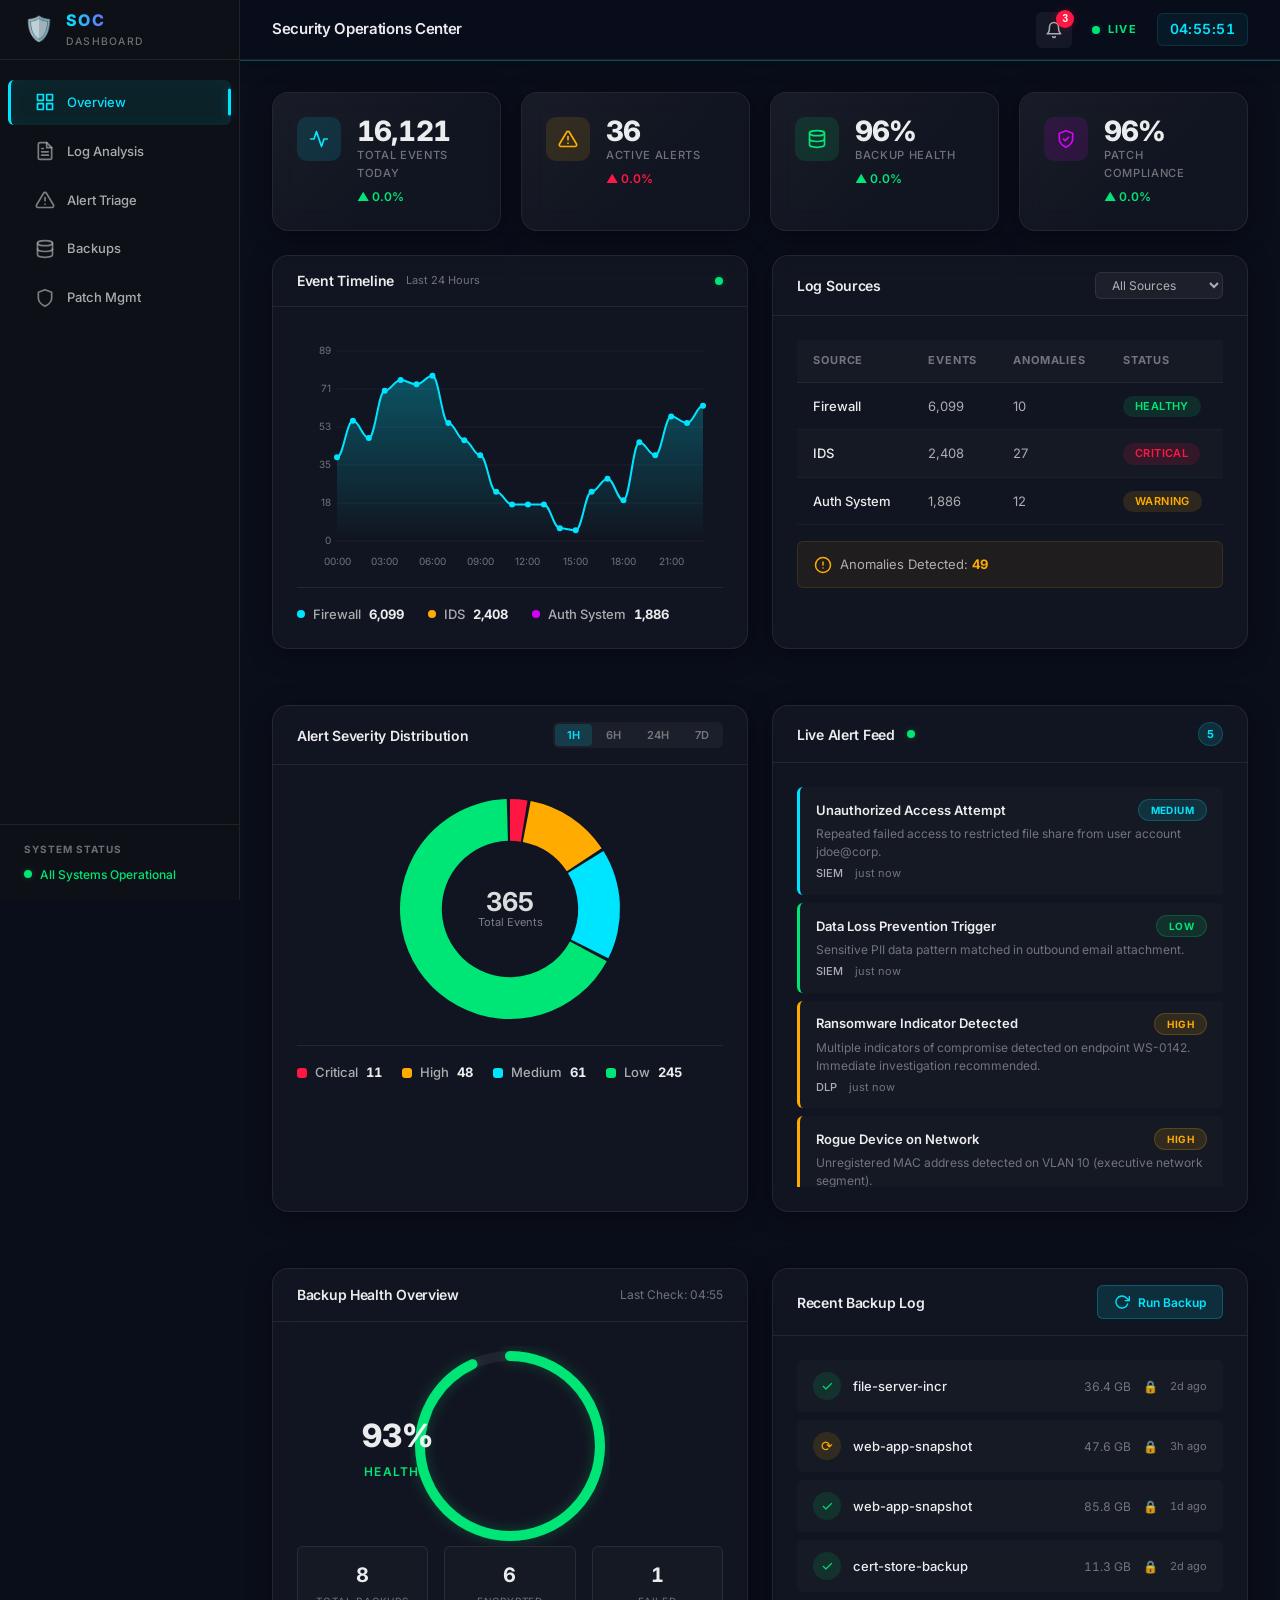
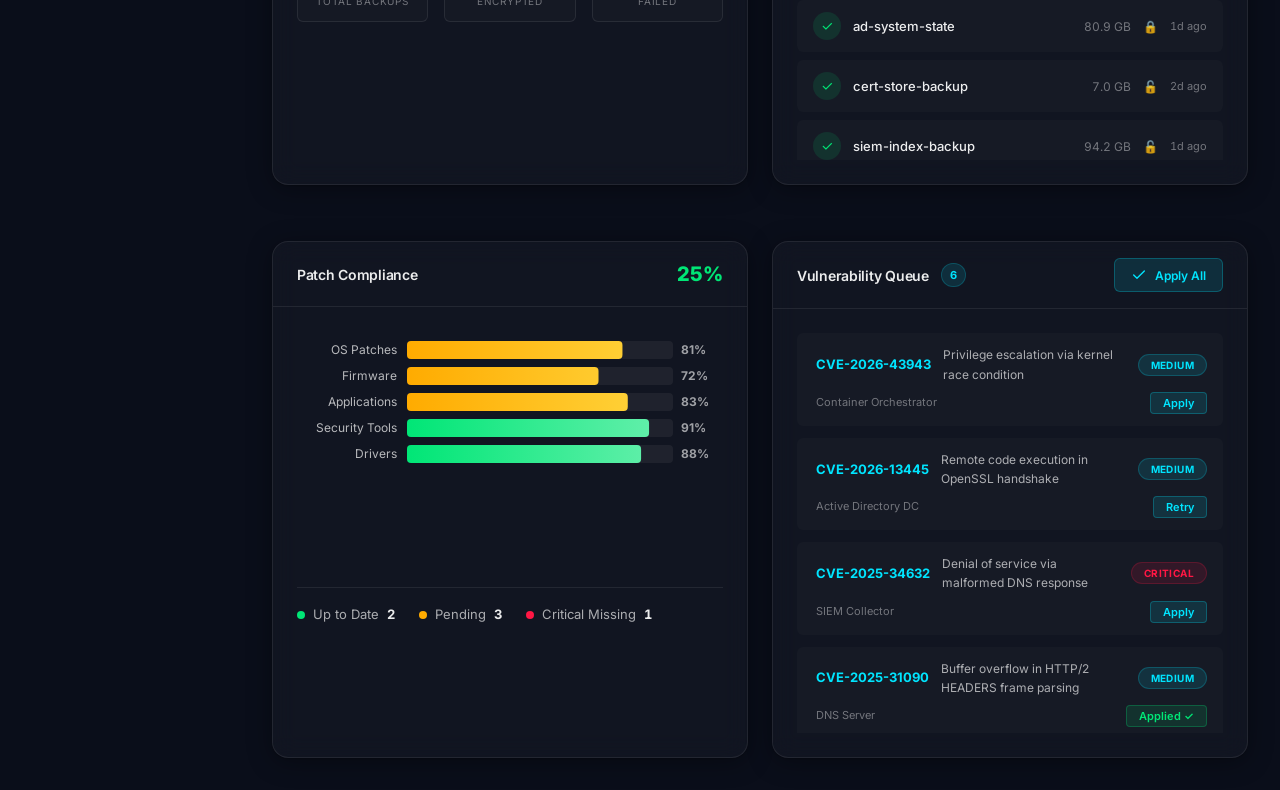
==== index.html @ 34f4bffd "Add files via upload" ====
<!DOCTYPE html>
<html lang="en">
<head>
  <meta charset="UTF-8">
  <meta name="viewport" content="width=device-width, initial-scale=1.0">
  <title>SOC Dashboard | Security Operations Center</title>
  <meta name="description" content="Real-time security operations monitoring dashboard for log analysis, alert triage, backup verification, and patch management.">
  <link rel="preconnect" href="https://fonts.googleapis.com">
  <link rel="preconnect" href="https://fonts.gstatic.com" crossorigin>
  <link href="https://fonts.googleapis.com/css2?family=Inter:wght@300;400;500;600;700&display=swap" rel="stylesheet">
  <link rel="stylesheet" href="index.css">
</head>
<body>

  <!-- Sidebar Navigation -->
  <nav class="sidebar" id="sidebar">
    <div class="sidebar-logo">
      <span class="logo-icon">🛡️</span>
      <div class="logo-text">
        <span class="logo-title">SOC</span>
        <span class="logo-subtitle">Dashboard</span>
      </div>
    </div>

    <ul class="nav-list">
      <li class="nav-item active" data-section="overviewSection">
        <svg width="20" height="20" viewBox="0 0 24 24" fill="none" stroke="currentColor" stroke-width="2" stroke-linecap="round" stroke-linejoin="round">
          <rect x="3" y="3" width="7" height="7"></rect>
          <rect x="14" y="3" width="7" height="7"></rect>
          <rect x="3" y="14" width="7" height="7"></rect>
          <rect x="14" y="14" width="7" height="7"></rect>
        </svg>
        <span>Overview</span>
      </li>
      <li class="nav-item" data-section="logSection">
        <svg width="20" height="20" viewBox="0 0 24 24" fill="none" stroke="currentColor" stroke-width="2" stroke-linecap="round" stroke-linejoin="round">
          <path d="M14 2H6a2 2 0 0 0-2 2v16a2 2 0 0 0 2 2h12a2 2 0 0 0 2-2V8z"></path>
          <polyline points="14 2 14 8 20 8"></polyline>
          <line x1="16" y1="13" x2="8" y2="13"></line>
          <line x1="16" y1="17" x2="8" y2="17"></line>
          <polyline points="10 9 9 9 8 9"></polyline>
        </svg>
        <span>Log Analysis</span>
      </li>
      <li class="nav-item" data-section="alertSection">
        <svg width="20" height="20" viewBox="0 0 24 24" fill="none" stroke="currentColor" stroke-width="2" stroke-linecap="round" stroke-linejoin="round">
          <path d="M10.29 3.86L1.82 18a2 2 0 0 0 1.71 3h16.94a2 2 0 0 0 1.71-3L13.71 3.86a2 2 0 0 0-3.42 0z"></path>
          <line x1="12" y1="9" x2="12" y2="13"></line>
          <line x1="12" y1="17" x2="12.01" y2="17"></line>
        </svg>
        <span>Alert Triage</span>
      </li>
      <li class="nav-item" data-section="backupSection">
        <svg width="20" height="20" viewBox="0 0 24 24" fill="none" stroke="currentColor" stroke-width="2" stroke-linecap="round" stroke-linejoin="round">
          <ellipse cx="12" cy="5" rx="9" ry="3"></ellipse>
          <path d="M21 12c0 1.66-4 3-9 3s-9-1.34-9-3"></path>
          <path d="M3 5v14c0 1.66 4 3 9 3s9-1.34 9-3V5"></path>
        </svg>
        <span>Backups</span>
      </li>
      <li class="nav-item" data-section="patchSection">
        <svg width="20" height="20" viewBox="0 0 24 24" fill="none" stroke="currentColor" stroke-width="2" stroke-linecap="round" stroke-linejoin="round">
          <path d="M12 22s8-4 8-10V5l-8-3-8 3v7c0 6 8 10 8 10z"></path>
        </svg>
        <span>Patch Mgmt</span>
      </li>
    </ul>

    <div class="sidebar-footer">
      <span class="system-status-label">System Status</span>
      <div class="system-status">
        <span class="live-dot green"></span>
        <span>All Systems Operational</span>
      </div>
    </div>
  </nav>

  <!-- Main Content Area -->
  <main class="main-content">

    <!-- Header Bar -->
    <header class="header">
      <div class="header-left">
        <button class="menu-toggle" id="menuToggle" aria-label="Toggle sidebar menu">
          <svg width="20" height="20" viewBox="0 0 24 24" fill="none" stroke="currentColor" stroke-width="2" stroke-linecap="round" stroke-linejoin="round">
            <line x1="3" y1="6" x2="21" y2="6"></line>
            <line x1="3" y1="12" x2="21" y2="12"></line>
            <line x1="3" y1="18" x2="21" y2="18"></line>
          </svg>
        </button>
        <h1 class="page-title">Security Operations Center</h1>
      </div>
      <div class="header-right">
        <button class="notification-btn" id="notificationBtn" aria-label="Notifications">
          <svg width="18" height="18" viewBox="0 0 24 24" fill="none" stroke="currentColor" stroke-width="2" stroke-linecap="round" stroke-linejoin="round">
            <path d="M18 8A6 6 0 0 0 6 8c0 7-3 9-3 9h18s-3-2-3-9"></path>
            <path d="M13.73 21a2 2 0 0 1-3.46 0"></path>
          </svg>
          <span class="notification-badge" id="notificationCount">3</span>
        </button>
        <div class="live-indicator">
          <span class="live-dot green pulse"></span>
          <span class="live-text">LIVE</span>
        </div>
        <div class="clock" id="liveClock">--:--:--</div>
      </div>
    </header>

    <!-- KPI Stats Row (Overview Section) -->
    <section class="kpi-grid" id="overviewSection">
      <div class="kpi-card" style="--delay: 0s">
        <div class="kpi-icon cyan">
          <svg width="20" height="20" viewBox="0 0 24 24" fill="none" stroke="currentColor" stroke-width="2" stroke-linecap="round" stroke-linejoin="round">
            <polyline points="22 12 18 12 15 21 9 3 6 12 2 12"></polyline>
          </svg>
        </div>
        <div class="kpi-info">
          <span class="kpi-value" id="kpiEvents">--</span>
          <span class="kpi-label">Total Events Today</span>
          <span class="kpi-trend" id="kpiEventsTrend"></span>
        </div>
      </div>
      <div class="kpi-card" style="--delay: 0.1s">
        <div class="kpi-icon amber">
          <svg width="20" height="20" viewBox="0 0 24 24" fill="none" stroke="currentColor" stroke-width="2" stroke-linecap="round" stroke-linejoin="round">
            <path d="M10.29 3.86L1.82 18a2 2 0 0 0 1.71 3h16.94a2 2 0 0 0 1.71-3L13.71 3.86a2 2 0 0 0-3.42 0z"></path>
            <line x1="12" y1="9" x2="12" y2="13"></line>
            <line x1="12" y1="17" x2="12.01" y2="17"></line>
          </svg>
        </div>
        <div class="kpi-info">
          <span class="kpi-value" id="kpiAlerts">--</span>
          <span class="kpi-label">Active Alerts</span>
          <span class="kpi-trend" id="kpiAlertsTrend"></span>
        </div>
      </div>
      <div class="kpi-card" style="--delay: 0.2s">
        <div class="kpi-icon green">
          <svg width="20" height="20" viewBox="0 0 24 24" fill="none" stroke="currentColor" stroke-width="2" stroke-linecap="round" stroke-linejoin="round">
            <ellipse cx="12" cy="5" rx="9" ry="3"></ellipse>
            <path d="M21 12c0 1.66-4 3-9 3s-9-1.34-9-3"></path>
            <path d="M3 5v14c0 1.66 4 3 9 3s9-1.34 9-3V5"></path>
          </svg>
        </div>
        <div class="kpi-info">
          <span class="kpi-value" id="kpiBackup">--</span>
          <span class="kpi-label">Backup Health</span>
          <span class="kpi-trend" id="kpiBackupTrend"></span>
        </div>
      </div>
      <div class="kpi-card" style="--delay: 0.3s">
        <div class="kpi-icon purple">
          <svg width="20" height="20" viewBox="0 0 24 24" fill="none" stroke="currentColor" stroke-width="2" stroke-linecap="round" stroke-linejoin="round">
            <path d="M12 22s8-4 8-10V5l-8-3-8 3v7c0 6 8 10 8 10z"></path>
            <polyline points="9 12 11 14 15 10"></polyline>
          </svg>
        </div>
        <div class="kpi-info">
          <span class="kpi-value" id="kpiPatch">--</span>
          <span class="kpi-label">Patch Compliance</span>
          <span class="kpi-trend" id="kpiPatchTrend"></span>
        </div>
      </div>
    </section>

    <!-- Log Analysis Section -->
    <section class="widgets-grid" id="logSection">
      <article class="widget" style="--delay: 0s">
        <div class="widget-header">
          <div class="widget-title-group">
            <h2 class="widget-title">Event Timeline</h2>
            <span class="widget-subtitle">Last 24 Hours</span>
          </div>
          <span class="live-dot green pulse"></span>
        </div>
        <div class="widget-body">
          <div class="chart-container">
            <canvas id="eventTimelineChart"></canvas>
          </div>
          <div class="log-sources">
            <div class="source-item">
              <span class="source-dot" style="background: var(--cyan)"></span>
              <span class="source-label">Firewall</span>
              <span class="source-count" id="firewallCount">--</span>
            </div>
            <div class="source-item">
              <span class="source-dot" style="background: var(--amber)"></span>
              <span class="source-label">IDS</span>
              <span class="source-count" id="idsCount">--</span>
            </div>
            <div class="source-item">
              <span class="source-dot" style="background: var(--purple)"></span>
              <span class="source-label">Auth System</span>
              <span class="source-count" id="authCount">--</span>
            </div>
          </div>
        </div>
      </article>

      <article class="widget" style="--delay: 0.1s">
        <div class="widget-header">
          <h2 class="widget-title">Log Sources</h2>
          <select class="filter-dropdown" id="logSourceFilter">
            <option value="all">All Sources</option>
            <option value="firewall">Firewall</option>
            <option value="ids">IDS</option>
            <option value="auth">Authentication</option>
          </select>
        </div>
        <div class="widget-body">
          <table class="data-table">
            <thead>
              <tr>
                <th>Source</th>
                <th>Events</th>
                <th>Anomalies</th>
                <th>Status</th>
              </tr>
            </thead>
            <tbody id="logTableBody"></tbody>
          </table>
          <div class="anomaly-counter">
            <svg width="18" height="18" viewBox="0 0 24 24" fill="none" stroke="currentColor" stroke-width="2" stroke-linecap="round" stroke-linejoin="round">
              <circle cx="12" cy="12" r="10"></circle>
              <line x1="12" y1="8" x2="12" y2="12"></line>
              <line x1="12" y1="16" x2="12.01" y2="16"></line>
            </svg>
            <span>Anomalies Detected: <strong id="anomalyCount">--</strong></span>
          </div>
        </div>
      </article>
    </section>

    <!-- Alert Triage Section -->
    <section class="widgets-grid" id="alertSection">
      <article class="widget" style="--delay: 0s">
        <div class="widget-header">
          <h2 class="widget-title">Alert Severity Distribution</h2>
          <div class="time-filter-tabs">
            <button class="tab active" data-range="1h">1H</button>
            <button class="tab" data-range="6h">6H</button>
            <button class="tab" data-range="24h">24H</button>
            <button class="tab" data-range="7d">7D</button>
          </div>
        </div>
        <div class="widget-body">
          <div class="chart-container">
            <canvas id="severityChart"></canvas>
          </div>
          <div class="severity-legend">
            <div class="legend-item">
              <span class="legend-dot" style="background: var(--red)"></span>
              <span class="legend-label">Critical</span>
              <span class="legend-count" id="criticalCount">--</span>
            </div>
            <div class="legend-item">
              <span class="legend-dot" style="background: var(--amber)"></span>
              <span class="legend-label">High</span>
              <span class="legend-count" id="highCount">--</span>
            </div>
            <div class="legend-item">
              <span class="legend-dot" style="background: var(--cyan)"></span>
              <span class="legend-label">Medium</span>
              <span class="legend-count" id="mediumCount">--</span>
            </div>
            <div class="legend-item">
              <span class="legend-dot" style="background: var(--green)"></span>
              <span class="legend-label">Low</span>
              <span class="legend-count" id="lowCount">--</span>
            </div>
          </div>
        </div>
      </article>

      <article class="widget" style="--delay: 0.1s">
        <div class="widget-header">
          <div class="widget-title-group">
            <h2 class="widget-title">Live Alert Feed</h2>
            <span class="live-dot green pulse"></span>
          </div>
          <span class="count-badge" id="alertCount">0</span>
        </div>
        <div class="widget-body">
          <div class="alert-feed" id="alertFeed"></div>
        </div>
      </article>
    </section>

    <!-- Backup Verification Section -->
    <section class="widgets-grid" id="backupSection">
      <article class="widget" style="--delay: 0s">
        <div class="widget-header">
          <h2 class="widget-title">Backup Health Overview</h2>
          <span class="widget-meta">Last Check: <span id="lastBackupCheck">--:--</span></span>
        </div>
        <div class="widget-body">
          <div class="progress-ring-container">
            <svg class="progress-ring" width="200" height="200" viewBox="0 0 200 200">
              <circle class="progress-ring-bg" cx="100" cy="100" r="90" fill="none" stroke-width="10"></circle>
              <circle class="progress-ring-fill" id="backupProgress" cx="100" cy="100" r="90" fill="none" stroke-width="10" stroke-dasharray="565.48" stroke-dashoffset="565.48" stroke-linecap="round"></circle>
            </svg>
            <div class="progress-ring-text">
              <span class="ring-percent" id="backupPercent">--%</span>
              <span class="ring-label">Healthy</span>
            </div>
          </div>
          <div class="metric-boxes">
            <div class="metric-box">
              <span class="metric-value" id="totalBackups">--</span>
              <span class="metric-label">Total Backups</span>
            </div>
            <div class="metric-box">
              <span class="metric-value" id="encryptedBackups">--</span>
              <span class="metric-label">Encrypted</span>
            </div>
            <div class="metric-box">
              <span class="metric-value" id="failedBackups">--</span>
              <span class="metric-label">Failed</span>
            </div>
          </div>
        </div>
      </article>

      <article class="widget" style="--delay: 0.1s">
        <div class="widget-header">
          <h2 class="widget-title">Recent Backup Log</h2>
          <button class="btn-primary" id="runBackupBtn">
            <svg width="16" height="16" viewBox="0 0 24 24" fill="none" stroke="currentColor" stroke-width="2" stroke-linecap="round" stroke-linejoin="round">
              <polyline points="23 4 23 10 17 10"></polyline>
              <path d="M20.49 15a9 9 0 1 1-2.12-9.36L23 10"></path>
            </svg>
            Run Backup
          </button>
        </div>
        <div class="widget-body">
          <ul class="backup-log" id="backupLog"></ul>
        </div>
      </article>
    </section>

    <!-- Patch Management Section -->
    <section class="widgets-grid" id="patchSection">
      <article class="widget" style="--delay: 0s">
        <div class="widget-header">
          <h2 class="widget-title">Patch Compliance</h2>
          <span class="compliance-badge" id="compliancePercent">--%</span>
        </div>
        <div class="widget-body">
          <div class="chart-container">
            <canvas id="complianceChart"></canvas>
          </div>
          <div class="patch-stats">
            <div class="patch-stat">
              <span class="stat-dot green"></span>
              <span class="stat-label">Up to Date</span>
              <span class="stat-value" id="patchUpToDate">--</span>
            </div>
            <div class="patch-stat">
              <span class="stat-dot amber"></span>
              <span class="stat-label">Pending</span>
              <span class="stat-value" id="patchPending">--</span>
            </div>
            <div class="patch-stat">
              <span class="stat-dot red"></span>
              <span class="stat-label">Critical Missing</span>
              <span class="stat-value" id="patchCritical">--</span>
            </div>
          </div>
        </div>
      </article>

      <article class="widget" style="--delay: 0.1s">
        <div class="widget-header">
          <div class="widget-title-group">
            <h2 class="widget-title">Vulnerability Queue</h2>
            <span class="count-badge" id="vulnCount">0</span>
          </div>
          <button class="btn-primary" id="applyAllBtn">
            <svg width="16" height="16" viewBox="0 0 24 24" fill="none" stroke="currentColor" stroke-width="2" stroke-linecap="round" stroke-linejoin="round">
              <polyline points="20 6 9 17 4 12"></polyline>
            </svg>
            Apply All
          </button>
        </div>
        <div class="widget-body">
          <ul class="patch-list" id="patchList"></ul>
        </div>
      </article>
    </section>

  </main>

  <script src="app.js"></script>
</body>
</html>
---- index.css ----
/* ============================================================
   Security Operations Center — Dashboard Stylesheet
   Theme: Dark Cyberpunk  ·  Glassmorphism  ·  Neon Accents
   ============================================================ */

@import url('https://fonts.googleapis.com/css2?family=Inter:wght@300;400;500;600;700;800;900&display=swap');

/* ─── 1. Design-System Custom Properties ────────────────────── */
:root {
  /* Core palette */
  --bg-primary:        #0a0e1a;
  --bg-secondary:      #0d1117;
  --bg-card:           rgba(255, 255, 255, 0.03);
  --bg-card-hover:     rgba(255, 255, 255, 0.06);
  --bg-surface:        rgba(13, 17, 23, 0.85);

  /* Neon accents */
  --cyan:              #00e5ff;
  --green:             #00e676;
  --amber:             #ffab00;
  --red:               #ff1744;
  --purple:            #d500f9;

  /* Accent translucents */
  --cyan-glow:         rgba(0, 229, 255, 0.25);
  --green-glow:        rgba(0, 230, 118, 0.25);
  --amber-glow:        rgba(255, 171, 0, 0.25);
  --red-glow:          rgba(255, 23, 68, 0.25);
  --purple-glow:       rgba(213, 0, 249, 0.25);

  /* Text */
  --text-primary:      rgba(255, 255, 255, 0.92);
  --text-secondary:    rgba(255, 255, 255, 0.65);
  --text-muted:        rgba(255, 255, 255, 0.40);
  --text-inverse:      #0a0e1a;

  /* Borders */
  --border-subtle:     rgba(255, 255, 255, 0.08);
  --border-glow-cyan:  rgba(0, 229, 255, 0.30);

  /* Spacing (4px base) */
  --sp-1: 4px;
  --sp-2: 8px;
  --sp-3: 12px;
  --sp-4: 16px;
  --sp-5: 20px;
  --sp-6: 24px;
  --sp-8: 32px;
  --sp-10: 40px;
  --sp-12: 48px;
  --sp-16: 64px;

  /* Radii */
  --radius-sm:  6px;
  --radius-md:  10px;
  --radius-lg:  16px;
  --radius-xl:  24px;
  --radius-pill: 999px;

  /* Shadows */
  --shadow-card:   0 4px 24px rgba(0, 0, 0, 0.35),
                   0 1px 2px  rgba(0, 0, 0, 0.20);
  --shadow-glow:   0 0 20px var(--cyan-glow),
                   0 0 60px rgba(0, 229, 255, 0.08);
  --shadow-lift:   0 8px 32px rgba(0, 0, 0, 0.50),
                   0 2px 6px  rgba(0, 0, 0, 0.30);

  /* Transitions */
  --ease-out:   cubic-bezier(0.22, 1, 0.36, 1);
  --speed-fast: 0.18s;
  --speed-base: 0.3s;
  --speed-slow: 0.5s;

  /* Layout */
  --sidebar-width:     240px;
  --sidebar-collapsed: 60px;
  --header-height:     60px;
}

/* ─── 2. Base Reset ─────────────────────────────────────────── */
*,
*::before,
*::after {
  margin: 0;
  padding: 0;
  box-sizing: border-box;
}

html {
  scroll-behavior: smooth;
  -webkit-font-smoothing: antialiased;
  -moz-osx-font-smoothing: grayscale;
  text-rendering: optimizeLegibility;
}

body {
  font-family: 'Inter', -apple-system, BlinkMacSystemFont, 'Segoe UI', sans-serif;
  font-size: 14px;
  font-weight: 400;
  line-height: 1.6;
  color: var(--text-primary);
  background: var(--bg-primary);
  min-height: 100vh;
  overflow-x: hidden;
  display: flex;
}

/* ─── 3. Typography ─────────────────────────────────────────── */
h1, h2, h3, h4 {
  font-weight: 700;
  line-height: 1.25;
  letter-spacing: -0.02em;
  color: var(--text-primary);
}

h1 { font-size: 2rem;    }
h2 { font-size: 1.5rem;  }
h3 { font-size: 1.125rem;}
h4 { font-size: 0.9375rem; font-weight: 600; }

p           { color: var(--text-secondary); line-height: 1.7; margin: 0; }
small       { font-size: 0.75rem; color: var(--text-muted); }
a           { color: var(--cyan); text-decoration: none; transition: color var(--speed-fast) ease; }
a:hover     { color: #67efff; }
ul          { list-style: none; }

/* ─── 4. Sidebar ────────────────────────────────────────────── */
.sidebar {
  position: fixed;
  top: 0;
  left: 0;
  width: var(--sidebar-width);
  height: 100vh;
  background: var(--bg-secondary);
  border-right: 1px solid var(--border-subtle);
  display: flex;
  flex-direction: column;
  z-index: 100;
  transition: width var(--speed-base) var(--ease-out),
              transform var(--speed-base) var(--ease-out);
  overflow: hidden;
}

.sidebar-logo {
  display: flex;
  align-items: center;
  gap: var(--sp-3);
  padding: var(--sp-5) var(--sp-6);
  height: var(--header-height);
  border-bottom: 1px solid var(--border-subtle);
  flex-shrink: 0;
}

.logo-icon {
  font-size: 1.5rem;
  flex-shrink: 0;
}

.logo-text {
  display: flex;
  flex-direction: column;
  white-space: nowrap;
}

.logo-title {
  font-size: 1rem;
  font-weight: 800;
  letter-spacing: 0.08em;
  background: linear-gradient(90deg, var(--cyan), var(--purple));
  -webkit-background-clip: text;
  -webkit-text-fill-color: transparent;
  background-clip: text;
}

.logo-subtitle {
  font-size: 0.65rem;
  font-weight: 500;
  color: var(--text-muted);
  text-transform: uppercase;
  letter-spacing: 0.12em;
}

.nav-list {
  flex: 1;
  padding: var(--sp-4) 0;
  overflow-y: auto;
}

.nav-item {
  display: flex;
  align-items: center;
  gap: var(--sp-3);
  padding: var(--sp-3) var(--sp-6);
  margin: var(--sp-1) var(--sp-2);
  border-radius: var(--radius-sm);
  color: var(--text-secondary);
  font-size: 0.8125rem;
  font-weight: 500;
  cursor: pointer;
  transition: all var(--speed-fast) ease;
  white-space: nowrap;
  position: relative;
  border-left: 3px solid transparent;
}

.nav-item svg {
  flex-shrink: 0;
  opacity: 0.7;
  transition: opacity var(--speed-fast) ease;
}

.nav-item:hover {
  color: var(--text-primary);
  background: rgba(255, 255, 255, 0.04);
  border-left-color: rgba(0, 229, 255, 0.3);
}

.nav-item:hover svg {
  opacity: 1;
}

.nav-item.active {
  color: var(--cyan);
  background: rgba(0, 229, 255, 0.08);
  border-left-color: var(--cyan);
  box-shadow: inset 0 0 20px rgba(0, 229, 255, 0.04);
}

.nav-item.active svg {
  opacity: 1;
}

.nav-item.active::after {
  content: '';
  position: absolute;
  right: 0;
  top: 50%;
  transform: translateY(-50%);
  width: 3px;
  height: 60%;
  background: var(--cyan);
  border-radius: var(--radius-pill);
  box-shadow: 0 0 8px var(--cyan-glow);
}

.sidebar-footer {
  padding: var(--sp-4) var(--sp-6);
  border-top: 1px solid var(--border-subtle);
  flex-shrink: 0;
}

.system-status-label {
  font-size: 0.625rem;
  font-weight: 700;
  text-transform: uppercase;
  letter-spacing: 0.1em;
  color: var(--text-muted);
  display: block;
  margin-bottom: var(--sp-2);
}

.system-status {
  display: flex;
  align-items: center;
  gap: var(--sp-2);
  font-size: 0.75rem;
  color: var(--green);
  font-weight: 500;
}

/* ─── 5. Main Content Area ──────────────────────────────────── */
.main-content {
  margin-left: var(--sidebar-width);
  flex: 1;
  min-height: 100vh;
  display: flex;
  flex-direction: column;
}

/* ─── 6. Header ─────────────────────────────────────────────── */
.header {
  position: sticky;
  top: 0;
  height: var(--header-height);
  display: flex;
  align-items: center;
  justify-content: space-between;
  padding: 0 var(--sp-8);
  background: rgba(10, 14, 26, 0.78);
  backdrop-filter: blur(16px) saturate(1.6);
  -webkit-backdrop-filter: blur(16px) saturate(1.6);
  border-bottom: 1px solid var(--border-subtle);
  z-index: 90;
  box-shadow: 0 1px 0 var(--border-glow-cyan),
              0 4px 20px rgba(0, 0, 0, 0.25);
  flex-shrink: 0;
}

.header-left {
  display: flex;
  align-items: center;
  gap: var(--sp-4);
}

.header-right {
  display: flex;
  align-items: center;
  gap: var(--sp-5);
}

.menu-toggle {
  display: none;
  align-items: center;
  justify-content: center;
  width: 36px;
  height: 36px;
  border: none;
  background: rgba(255,255,255,0.05);
  border-radius: var(--radius-sm);
  color: var(--text-primary);
  cursor: pointer;
  transition: background var(--speed-fast) ease;
}

.menu-toggle:hover {
  background: rgba(255,255,255,0.10);
}

.page-title {
  font-size: 0.9375rem;
  font-weight: 600;
  color: var(--text-primary);
}

.notification-btn {
  position: relative;
  display: flex;
  align-items: center;
  justify-content: center;
  width: 36px;
  height: 36px;
  border: none;
  background: rgba(255,255,255,0.05);
  border-radius: var(--radius-sm);
  color: var(--text-secondary);
  cursor: pointer;
  transition: all var(--speed-fast) ease;
}

.notification-btn:hover {
  background: rgba(255,255,255,0.10);
  color: var(--text-primary);
}

.notification-badge {
  position: absolute;
  top: -2px;
  right: -2px;
  width: 18px;
  height: 18px;
  background: var(--red);
  border-radius: 50%;
  font-size: 0.625rem;
  font-weight: 700;
  color: white;
  display: grid;
  place-items: center;
  box-shadow: 0 0 8px var(--red-glow);
}

.live-indicator {
  display: flex;
  align-items: center;
  gap: var(--sp-2);
}

.live-text {
  font-size: 0.6875rem;
  font-weight: 700;
  letter-spacing: 0.1em;
  color: var(--green);
}

.clock {
  font-size: 0.875rem;
  font-weight: 600;
  font-variant-numeric: tabular-nums;
  color: var(--cyan);
  letter-spacing: 0.03em;
  padding: var(--sp-1) var(--sp-3);
  background: rgba(0, 229, 255, 0.06);
  border-radius: var(--radius-sm);
  border: 1px solid rgba(0, 229, 255, 0.12);
}

/* ─── 7. KPI Cards ──────────────────────────────────────────── */
.kpi-grid {
  display: grid;
  grid-template-columns: repeat(4, 1fr);
  gap: var(--sp-5);
  padding: var(--sp-8);
  padding-bottom: 0;
}

.kpi-card {
  position: relative;
  background: var(--bg-card);
  border: 1px solid var(--border-subtle);
  border-radius: var(--radius-lg);
  padding: var(--sp-6);
  backdrop-filter: blur(12px);
  -webkit-backdrop-filter: blur(12px);
  box-shadow: var(--shadow-card);
  transition: transform var(--speed-base) var(--ease-out),
              box-shadow var(--speed-base) var(--ease-out),
              border-color var(--speed-base) ease;
  animation: fadeInUp var(--speed-slow) var(--ease-out) both;
  animation-delay: var(--delay, 0s);
  overflow: hidden;
  display: flex;
  gap: var(--sp-4);
  align-items: flex-start;
}

.kpi-card::before {
  content: '';
  position: absolute;
  inset: 0;
  border-radius: inherit;
  background: linear-gradient(135deg,
    rgba(255, 255, 255, 0.03) 0%,
    transparent 60%);
  pointer-events: none;
}

.kpi-card:hover {
  transform: translateY(-4px);
  box-shadow: var(--shadow-lift);
  border-color: var(--border-glow-cyan);
}

.kpi-icon {
  width: 44px;
  height: 44px;
  border-radius: var(--radius-md);
  display: grid;
  place-items: center;
  flex-shrink: 0;
}

.kpi-icon.cyan   { background: rgba(0, 229, 255, 0.12); color: var(--cyan);   }
.kpi-icon.green  { background: rgba(0, 230, 118, 0.12); color: var(--green);  }
.kpi-icon.amber  { background: rgba(255, 171, 0, 0.12); color: var(--amber);  }
.kpi-icon.red    { background: rgba(255, 23, 68, 0.12); color: var(--red);    }
.kpi-icon.purple { background: rgba(213, 0, 249, 0.12); color: var(--purple); }

.kpi-info {
  display: flex;
  flex-direction: column;
  gap: 2px;
  min-width: 0;
}

.kpi-value {
  font-size: 1.75rem;
  font-weight: 800;
  letter-spacing: -0.03em;
  line-height: 1;
  font-variant-numeric: tabular-nums;
}

.kpi-label {
  font-size: 0.7rem;
  color: var(--text-muted);
  text-transform: uppercase;
  letter-spacing: 0.06em;
  font-weight: 500;
}

.kpi-trend {
  font-size: 0.75rem;
  font-weight: 600;
  margin-top: 2px;
}

/* ─── 8. Widget Panels ──────────────────────────────────────── */
.widgets-grid {
  display: grid;
  grid-template-columns: repeat(2, 1fr);
  gap: var(--sp-6);
  padding: var(--sp-8);
  padding-top: var(--sp-6);
}

.widget {
  background: var(--bg-card);
  border: 1px solid var(--border-subtle);
  border-radius: var(--radius-lg);
  backdrop-filter: blur(12px);
  -webkit-backdrop-filter: blur(12px);
  box-shadow: var(--shadow-card);
  overflow: hidden;
  animation: fadeInUp var(--speed-slow) var(--ease-out) both;
  animation-delay: var(--delay, 0.25s);
  transition: border-color var(--speed-base) ease;
}

.widget:hover {
  border-color: rgba(255, 255, 255, 0.12);
}

.widget-header {
  display: flex;
  align-items: center;
  justify-content: space-between;
  padding: var(--sp-4) var(--sp-6);
  border-bottom: 1px solid var(--border-subtle);
  gap: var(--sp-3);
}

.widget-title-group {
  display: flex;
  align-items: center;
  gap: var(--sp-3);
}

.widget-title {
  font-size: 0.875rem;
  font-weight: 600;
  color: var(--text-primary);
}

.widget-subtitle {
  font-size: 0.6875rem;
  color: var(--text-muted);
  font-weight: 400;
}

.widget-meta {
  font-size: 0.75rem;
  color: var(--text-muted);
}

.widget-body {
  padding: var(--sp-6);
}

/* ─── 9. Chart Container ────────────────────────────────────── */
.chart-container {
  position: relative;
  width: 100%;
  height: 240px;
  min-height: 180px;
}

.chart-container canvas {
  width: 100% !important;
  height: 100% !important;
}

/* ─── 10. Log Sources ───────────────────────────────────────── */
.log-sources {
  display: flex;
  gap: var(--sp-6);
  margin-top: var(--sp-4);
  padding-top: var(--sp-4);
  border-top: 1px solid var(--border-subtle);
}

.source-item {
  display: flex;
  align-items: center;
  gap: var(--sp-2);
  font-size: 0.8125rem;
}

.source-dot {
  width: 8px;
  height: 8px;
  border-radius: 50%;
  flex-shrink: 0;
}

.source-label {
  color: var(--text-secondary);
  font-weight: 500;
}

.source-count {
  color: var(--text-primary);
  font-weight: 700;
  font-variant-numeric: tabular-nums;
}

/* ─── 11. Filter Dropdown ───────────────────────────────────── */
.filter-dropdown {
  background: rgba(255,255,255,0.05);
  border: 1px solid var(--border-subtle);
  border-radius: var(--radius-sm);
  color: var(--text-secondary);
  font-family: inherit;
  font-size: 0.75rem;
  padding: var(--sp-1) var(--sp-3);
  cursor: pointer;
  outline: none;
  transition: border-color var(--speed-fast) ease;
}

.filter-dropdown:focus {
  border-color: var(--cyan);
}

.filter-dropdown option {
  background: var(--bg-secondary);
  color: var(--text-primary);
}

/* ─── 12. Anomaly Counter ───────────────────────────────────── */
.anomaly-counter {
  display: flex;
  align-items: center;
  gap: var(--sp-2);
  margin-top: var(--sp-4);
  padding: var(--sp-3) var(--sp-4);
  background: rgba(255, 171, 0, 0.06);
  border: 1px solid rgba(255, 171, 0, 0.12);
  border-radius: var(--radius-sm);
  font-size: 0.8125rem;
  color: var(--amber);
}

.anomaly-counter svg {
  color: var(--amber);
  flex-shrink: 0;
}

.anomaly-counter span {
  color: var(--text-secondary);
}

.anomaly-counter strong {
  color: var(--amber);
  font-variant-numeric: tabular-nums;
}

/* ─── 13. Data Table ────────────────────────────────────────── */
.data-table {
  width: 100%;
  border-collapse: collapse;
  font-size: 0.8125rem;
}

.data-table thead th {
  text-align: left;
  padding: var(--sp-3) var(--sp-4);
  font-size: 0.6875rem;
  font-weight: 700;
  text-transform: uppercase;
  letter-spacing: 0.08em;
  color: var(--text-muted);
  border-bottom: 1px solid var(--border-subtle);
  background: rgba(255, 255, 255, 0.02);
}

.data-table tbody tr {
  border-bottom: 1px solid rgba(255, 255, 255, 0.04);
  transition: background var(--speed-fast) ease;
}

.data-table tbody tr:nth-child(even) {
  background: rgba(255, 255, 255, 0.015);
}

.data-table tbody tr:hover {
  background: rgba(0, 229, 255, 0.04);
}

.data-table td {
  padding: var(--sp-3) var(--sp-4);
  color: var(--text-secondary);
  vertical-align: middle;
}

.data-table td:first-child {
  color: var(--text-primary);
  font-weight: 500;
}

/* Status badges in table */
.status-badge {
  display: inline-flex;
  padding: 2px var(--sp-3);
  border-radius: var(--radius-pill);
  font-size: 0.6875rem;
  font-weight: 600;
  text-transform: uppercase;
  letter-spacing: 0.04em;
}

.status-badge--healthy {
  color: var(--green);
  background: rgba(0, 230, 118, 0.12);
}

.status-badge--warning {
  color: var(--amber);
  background: rgba(255, 171, 0, 0.12);
}

.status-badge--critical {
  color: var(--red);
  background: rgba(255, 23, 68, 0.12);
}

/* ─── 14. Alert Section ─────────────────────────────────────── */
.time-filter-tabs {
  display: flex;
  gap: 2px;
  background: rgba(255,255,255,0.04);
  border-radius: var(--radius-sm);
  padding: 2px;
}

.tab {
  padding: var(--sp-1) var(--sp-3);
  border: none;
  background: transparent;
  color: var(--text-muted);
  font-family: inherit;
  font-size: 0.6875rem;
  font-weight: 600;
  cursor: pointer;
  border-radius: 4px;
  transition: all var(--speed-fast) ease;
}

.tab:hover {
  color: var(--text-primary);
}

.tab.active {
  background: rgba(0, 229, 255, 0.15);
  color: var(--cyan);
}

.severity-legend {
  display: flex;
  gap: var(--sp-5);
  margin-top: var(--sp-4);
  padding-top: var(--sp-4);
  border-top: 1px solid var(--border-subtle);
  flex-wrap: wrap;
}

.legend-item {
  display: flex;
  align-items: center;
  gap: var(--sp-2);
  font-size: 0.8125rem;
}

.legend-dot {
  width: 10px;
  height: 10px;
  border-radius: 3px;
  flex-shrink: 0;
}

.legend-label {
  color: var(--text-secondary);
  font-weight: 500;
}

.legend-count {
  color: var(--text-primary);
  font-weight: 700;
  font-variant-numeric: tabular-nums;
}

.count-badge {
  display: inline-flex;
  align-items: center;
  justify-content: center;
  min-width: 24px;
  height: 24px;
  padding: 0 var(--sp-2);
  border-radius: var(--radius-pill);
  background: rgba(0, 229, 255, 0.12);
  border: 1px solid rgba(0, 229, 255, 0.20);
  color: var(--cyan);
  font-size: 0.6875rem;
  font-weight: 700;
}

/* Alert Feed */
.alert-feed {
  max-height: 400px;
  overflow-y: auto;
  display: flex;
  flex-direction: column;
  gap: var(--sp-2);
  scroll-behavior: smooth;
}

.alert-item {
  display: flex;
  gap: var(--sp-3);
  padding: var(--sp-3) var(--sp-4);
  border-radius: var(--radius-sm);
  background: rgba(255, 255, 255, 0.02);
  border-left: 3px solid transparent;
  transition: background var(--speed-fast) ease;
  animation: slideIn var(--speed-base) var(--ease-out) both;
}

.alert-item:hover {
  background: rgba(255, 255, 255, 0.04);
}

.alert-item--critical { border-left-color: var(--red);   }
.alert-item--high     { border-left-color: var(--amber); }
.alert-item--medium   { border-left-color: var(--cyan);  }
.alert-item--low      { border-left-color: var(--green); }

.alert-severity-stripe {
  display: none; /* stripe handled by border-left */
}

.alert-content {
  flex: 1;
  min-width: 0;
}

.alert-header {
  display: flex;
  align-items: center;
  justify-content: space-between;
  gap: var(--sp-2);
  margin-bottom: 4px;
}

.alert-title {
  font-size: 0.8125rem;
  font-weight: 600;
  color: var(--text-primary);
  overflow: hidden;
  text-overflow: ellipsis;
  white-space: nowrap;
}

.alert-description {
  font-size: 0.75rem;
  color: var(--text-muted);
  line-height: 1.5;
  margin-bottom: 4px;
  display: -webkit-box;
  -webkit-line-clamp: 2;
  -webkit-box-orient: vertical;
  overflow: hidden;
}

.alert-meta {
  display: flex;
  gap: var(--sp-3);
  font-size: 0.6875rem;
  color: var(--text-muted);
}

.alert-source {
  font-weight: 500;
  color: var(--text-secondary);
}

/* ─── 15. Status Badges ─────────────────────────────────────── */
.badge {
  display: inline-flex;
  align-items: center;
  gap: var(--sp-1);
  padding: 2px var(--sp-3);
  border-radius: var(--radius-pill);
  font-size: 0.625rem;
  font-weight: 700;
  text-transform: uppercase;
  letter-spacing: 0.04em;
  white-space: nowrap;
  flex-shrink: 0;
}

.badge--critical {
  color: var(--red);
  background: rgba(255, 23, 68, 0.12);
  border: 1px solid rgba(255, 23, 68, 0.20);
}

.badge--high,
.badge--warning {
  color: var(--amber);
  background: rgba(255, 171, 0, 0.12);
  border: 1px solid rgba(255, 171, 0, 0.20);
}

.badge--medium,
.badge--info {
  color: var(--cyan);
  background: rgba(0, 229, 255, 0.12);
  border: 1px solid rgba(0, 229, 255, 0.20);
}

.badge--low,
.badge--success {
  color: var(--green);
  background: rgba(0, 230, 118, 0.12);
  border: 1px solid rgba(0, 230, 118, 0.20);
}

/* ─── 16. Progress Ring ─────────────────────────────────────── */
.progress-ring-container {
  display: flex;
  flex-direction: column;
  align-items: center;
  gap: var(--sp-6);
  position: relative;
}

.progress-ring {
  transform: rotate(-90deg);
}

.progress-ring-bg {
  stroke: rgba(255, 255, 255, 0.06);
}

.progress-ring-fill {
  stroke: var(--green);
  transition: stroke-dashoffset 1s var(--ease-out);
  filter: drop-shadow(0 0 6px var(--green-glow));
}

.progress-ring-text {
  position: absolute;
  top: 0;
  left: 0;
  width: 200px;
  height: 200px;
  display: flex;
  flex-direction: column;
  align-items: center;
  justify-content: center;
}

.ring-percent {
  font-size: 2rem;
  font-weight: 800;
  color: var(--text-primary);
}

.ring-label {
  font-size: 0.75rem;
  color: var(--green);
  font-weight: 600;
  text-transform: uppercase;
  letter-spacing: 0.1em;
}

.metric-boxes {
  display: flex;
  gap: var(--sp-4);
  width: 100%;
}

.metric-box {
  flex: 1;
  text-align: center;
  padding: var(--sp-3) var(--sp-4);
  background: rgba(255,255,255,0.02);
  border-radius: var(--radius-sm);
  border: 1px solid var(--border-subtle);
}

.metric-value {
  display: block;
  font-size: 1.25rem;
  font-weight: 700;
  color: var(--text-primary);
  font-variant-numeric: tabular-nums;
}

.metric-label {
  display: block;
  font-size: 0.625rem;
  color: var(--text-muted);
  text-transform: uppercase;
  letter-spacing: 0.08em;
  margin-top: 2px;
}

/* ─── 17. Backup Log ────────────────────────────────────────── */
.backup-log {
  display: flex;
  flex-direction: column;
  gap: var(--sp-2);
  max-height: 400px;
  overflow-y: auto;
}

.backup-log-item {
  display: flex;
  align-items: center;
  gap: var(--sp-3);
  padding: var(--sp-3) var(--sp-4);
  background: rgba(255, 255, 255, 0.02);
  border-radius: var(--radius-sm);
  font-size: 0.8125rem;
  transition: background var(--speed-fast) ease;
}

.backup-log-item:hover {
  background: rgba(255, 255, 255, 0.04);
}

.backup-log-item--success .backup-icon { color: var(--green); }
.backup-log-item--danger .backup-icon  { color: var(--red); }
.backup-log-item--warning .backup-icon { color: var(--amber); }

.backup-icon {
  width: 28px;
  height: 28px;
  display: grid;
  place-items: center;
  border-radius: 50%;
  flex-shrink: 0;
  font-size: 0.875rem;
}

.backup-log-item--success .backup-icon {
  background: rgba(0, 230, 118, 0.12);
}

.backup-log-item--danger .backup-icon {
  background: rgba(255, 23, 68, 0.12);
}

.backup-log-item--warning .backup-icon {
  background: rgba(255, 171, 0, 0.12);
}

.backup-name {
  flex: 1;
  font-weight: 500;
  color: var(--text-primary);
  overflow: hidden;
  text-overflow: ellipsis;
  white-space: nowrap;
}

.backup-size {
  color: var(--text-muted);
  font-size: 0.75rem;
  font-variant-numeric: tabular-nums;
}

.backup-encrypted {
  font-size: 0.75rem;
}

.backup-time {
  font-size: 0.6875rem;
  color: var(--text-muted);
  font-variant-numeric: tabular-nums;
  white-space: nowrap;
}

/* ─── 18. Buttons ───────────────────────────────────────────── */
.btn-primary {
  display: inline-flex;
  align-items: center;
  gap: var(--sp-2);
  padding: var(--sp-2) var(--sp-4);
  background: rgba(0, 229, 255, 0.12);
  border: 1px solid rgba(0, 229, 255, 0.25);
  border-radius: var(--radius-sm);
  color: var(--cyan);
  font-family: inherit;
  font-size: 0.75rem;
  font-weight: 600;
  cursor: pointer;
  transition: all var(--speed-fast) ease;
  white-space: nowrap;
}

.btn-primary:hover {
  background: rgba(0, 229, 255, 0.20);
  border-color: var(--cyan);
  box-shadow: 0 0 12px rgba(0, 229, 255, 0.15);
}

.btn-primary:disabled {
  opacity: 0.5;
  cursor: not-allowed;
}

.btn-sm {
  display: inline-flex;
  align-items: center;
  padding: 3px var(--sp-3);
  border-radius: 4px;
  font-family: inherit;
  font-size: 0.6875rem;
  font-weight: 600;
  cursor: pointer;
  transition: all var(--speed-fast) ease;
  border: 1px solid;
  white-space: nowrap;
}

.btn-sm.btn-primary {
  background: rgba(0, 229, 255, 0.12);
  border-color: rgba(0, 229, 255, 0.25);
  color: var(--cyan);
}

.btn-sm.btn-primary:hover {
  background: rgba(0, 229, 255, 0.22);
}

.btn-sm.btn-success,
.btn-success {
  background: rgba(0, 230, 118, 0.12);
  border-color: rgba(0, 230, 118, 0.25);
  color: var(--green);
  cursor: default;
}

.btn-working {
  opacity: 0.6;
  cursor: wait !important;
}

/* ─── 19. Patch Management ──────────────────────────────────── */
.compliance-badge {
  font-size: 1.25rem;
  font-weight: 800;
  color: var(--green);
}

.patch-stats {
  display: flex;
  gap: var(--sp-6);
  margin-top: var(--sp-4);
  padding-top: var(--sp-4);
  border-top: 1px solid var(--border-subtle);
}

.patch-stat {
  display: flex;
  align-items: center;
  gap: var(--sp-2);
  font-size: 0.8125rem;
}

.stat-dot {
  width: 8px;
  height: 8px;
  border-radius: 50%;
  flex-shrink: 0;
}

.stat-dot.green  { background: var(--green); }
.stat-dot.amber  { background: var(--amber); }
.stat-dot.red    { background: var(--red); }

.stat-label {
  color: var(--text-secondary);
}

.stat-value {
  font-weight: 700;
  color: var(--text-primary);
  font-variant-numeric: tabular-nums;
}

.patch-list {
  display: flex;
  flex-direction: column;
  gap: var(--sp-3);
  max-height: 400px;
  overflow-y: auto;
}

.patch-item {
  padding: var(--sp-3) var(--sp-4);
  border-radius: var(--radius-sm);
  background: rgba(255, 255, 255, 0.02);
  transition: all var(--speed-fast) ease;
  border-left: 3px solid transparent;
}

.patch-item:hover {
  background: rgba(255, 255, 255, 0.04);
}

.patch-item--applied {
  opacity: 0.5;
  border-left-color: var(--green);
}

.patch-info {
  display: flex;
  align-items: center;
  gap: var(--sp-3);
  margin-bottom: var(--sp-2);
  flex-wrap: wrap;
}

.patch-cve {
  font-size: 0.8125rem;
  font-weight: 700;
  font-family: 'Inter', monospace;
  color: var(--cyan);
}

.patch-desc {
  font-size: 0.75rem;
  color: var(--text-secondary);
  flex: 1;
  min-width: 100px;
}

.patch-meta {
  display: flex;
  align-items: center;
  justify-content: space-between;
}

.patch-system {
  font-size: 0.6875rem;
  color: var(--text-muted);
}

/* ─── 20. Live Dot Indicator ────────────────────────────────── */
.live-dot {
  width: 8px;
  height: 8px;
  border-radius: 50%;
  display: inline-block;
  flex-shrink: 0;
}

.live-dot.green {
  background: var(--green);
  box-shadow: 0 0 6px var(--green-glow);
}

.live-dot.pulse {
  animation: pulse 2s ease-in-out infinite;
}

/* ─── 21. Notification Dropdown ─────────────────────────────── */
.notification-dropdown {
  position: absolute;
  top: calc(100% + 8px);
  right: 0;
  width: 320px;
  background: var(--bg-secondary);
  border: 1px solid var(--border-subtle);
  border-radius: var(--radius-md);
  box-shadow: 0 12px 40px rgba(0,0,0,0.5);
  z-index: 200;
  opacity: 0;
  visibility: hidden;
  transform: translateY(-8px);
  transition: all var(--speed-fast) ease;
}

.notification-dropdown--visible {
  opacity: 1;
  visibility: visible;
  transform: translateY(0);
}

.notification-dropdown-header {
  padding: var(--sp-3) var(--sp-4);
  font-size: 0.75rem;
  font-weight: 700;
  text-transform: uppercase;
  letter-spacing: 0.08em;
  color: var(--text-muted);
  border-bottom: 1px solid var(--border-subtle);
}

.notification-item {
  padding: var(--sp-3) var(--sp-4);
  border-bottom: 1px solid rgba(255,255,255,0.04);
  font-size: 0.8125rem;
  transition: background var(--speed-fast) ease;
}

.notification-item:hover {
  background: rgba(255,255,255,0.03);
}

.notification-item:last-child {
  border-bottom: none;
}

.notification-item strong {
  display: block;
  color: var(--text-primary);
  font-size: 0.8125rem;
  margin-bottom: 2px;
}

.notification-item--critical strong { color: var(--red);   }
.notification-item--high strong     { color: var(--amber); }
.notification-item--medium strong   { color: var(--cyan);  }
.notification-item--low strong      { color: var(--green); }

.notification-time {
  font-size: 0.6875rem;
  color: var(--text-muted);
}

.notification-empty {
  padding: var(--sp-4);
  text-align: center;
  color: var(--text-muted);
  font-size: 0.8125rem;
}

/* ─── 22. Keyframe Animations ───────────────────────────────── */
@keyframes pulse {
  0%, 100% { opacity: 1; }
  50%      { opacity: 0.4; }
}

@keyframes fadeInUp {
  from {
    opacity: 0;
    transform: translateY(20px);
  }
  to {
    opacity: 1;
    transform: translateY(0);
  }
}

@keyframes slideIn {
  from {
    opacity: 0;
    transform: translateX(-12px);
  }
  to {
    opacity: 1;
    transform: translateX(0);
  }
}

@keyframes glow {
  0%, 100% {
    box-shadow: 0 0 8px var(--cyan-glow), 0 0 24px rgba(0, 229, 255, 0.06);
  }
  50% {
    box-shadow: 0 0 16px var(--cyan-glow), 0 0 48px rgba(0, 229, 255, 0.12);
  }
}

/* ─── 23. Custom Scrollbar ──────────────────────────────────── */
::-webkit-scrollbar {
  width: 6px;
  height: 6px;
}

::-webkit-scrollbar-track {
  background: transparent;
}

::-webkit-scrollbar-thumb {
  background: rgba(255, 255, 255, 0.10);
  border-radius: var(--radius-pill);
}

::-webkit-scrollbar-thumb:hover {
  background: rgba(255, 255, 255, 0.18);
}

/* Firefox */
* {
  scrollbar-width: thin;
  scrollbar-color: rgba(255, 255, 255, 0.10) transparent;
}

/* ─── 24. Utility Classes ───────────────────────────────────── */
.text-cyan   { color: var(--cyan)   !important; }
.text-green  { color: var(--green)  !important; }
.text-amber  { color: var(--amber)  !important; }
.text-red    { color: var(--red)    !important; }
.text-purple { color: var(--purple) !important; }
.text-muted  { color: var(--text-muted) !important; }

/* ─── 25. Responsive ────────────────────────────────────────── */
@media (max-width: 1200px) {
  .widgets-grid {
    grid-template-columns: 1fr;
  }
}

@media (max-width: 768px) {
  .sidebar {
    width: var(--sidebar-collapsed);
  }

  .main-content {
    margin-left: var(--sidebar-collapsed);
  }

  .logo-text,
  .nav-item span,
  .system-status-label,
  .system-status span:last-child {
    display: none;
  }

  .nav-item {
    justify-content: center;
    padding: var(--sp-3) var(--sp-2);
    margin: var(--sp-1);
    border-left: none;
  }

  .nav-item.active {
    border-left: none;
  }

  .nav-item.active::after {
    display: none;
  }

  .sidebar-logo {
    justify-content: center;
    padding: var(--sp-4);
  }

  .kpi-grid {
    grid-template-columns: repeat(2, 1fr);
    padding: var(--sp-5);
  }

  .widgets-grid {
    padding: var(--sp-5);
  }

  .header {
    padding: 0 var(--sp-5);
  }

  .menu-toggle {
    display: flex;
  }

  .page-title {
    font-size: 0.8125rem;
  }
}

@media (max-width: 480px) {
  .kpi-grid {
    grid-template-columns: 1fr;
  }

  .kpi-value {
    font-size: 1.5rem;
  }

  .header-right {
    gap: var(--sp-3);
  }

  .page-title {
    display: none;
  }

  .chart-container {
    height: 200px;
  }

  .log-sources,
  .severity-legend {
    flex-wrap: wrap;
    gap: var(--sp-3);
  }

  .patch-stats {
    flex-direction: column;
    gap: var(--sp-2);
  }
}
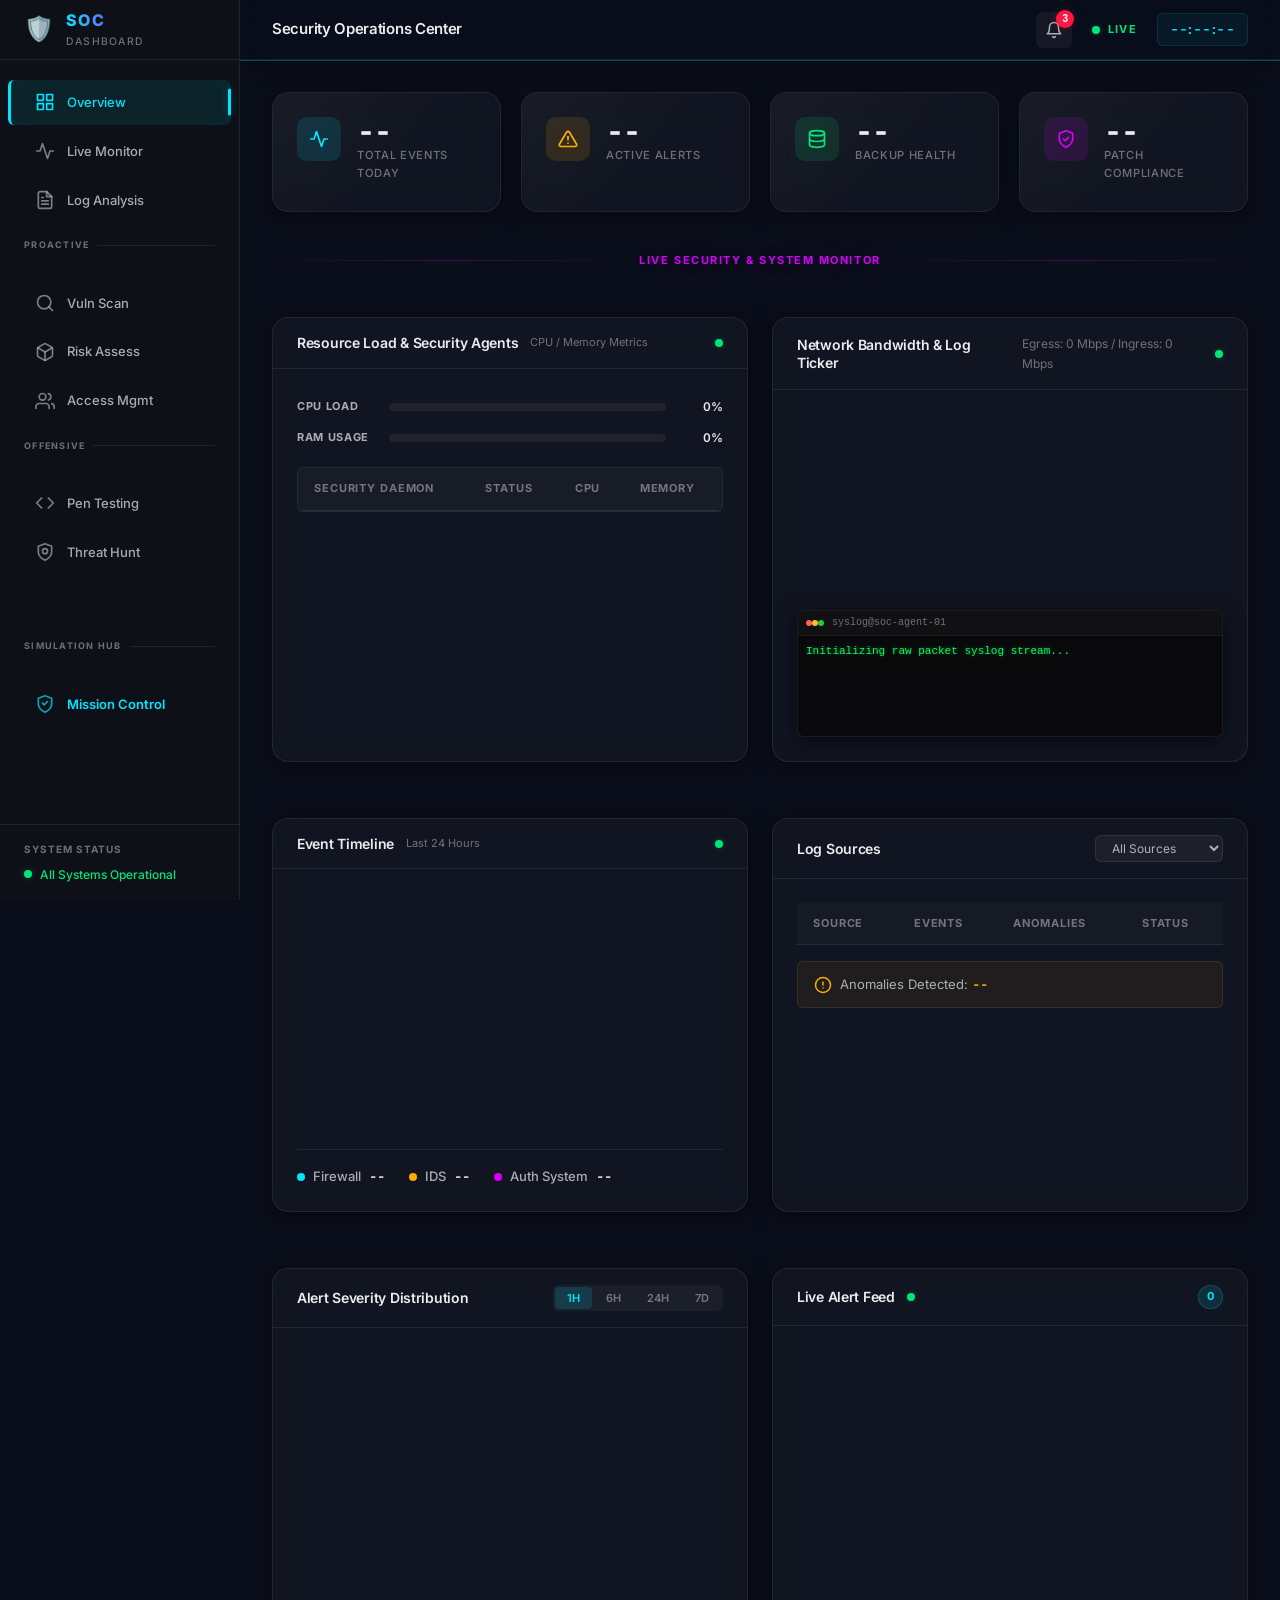
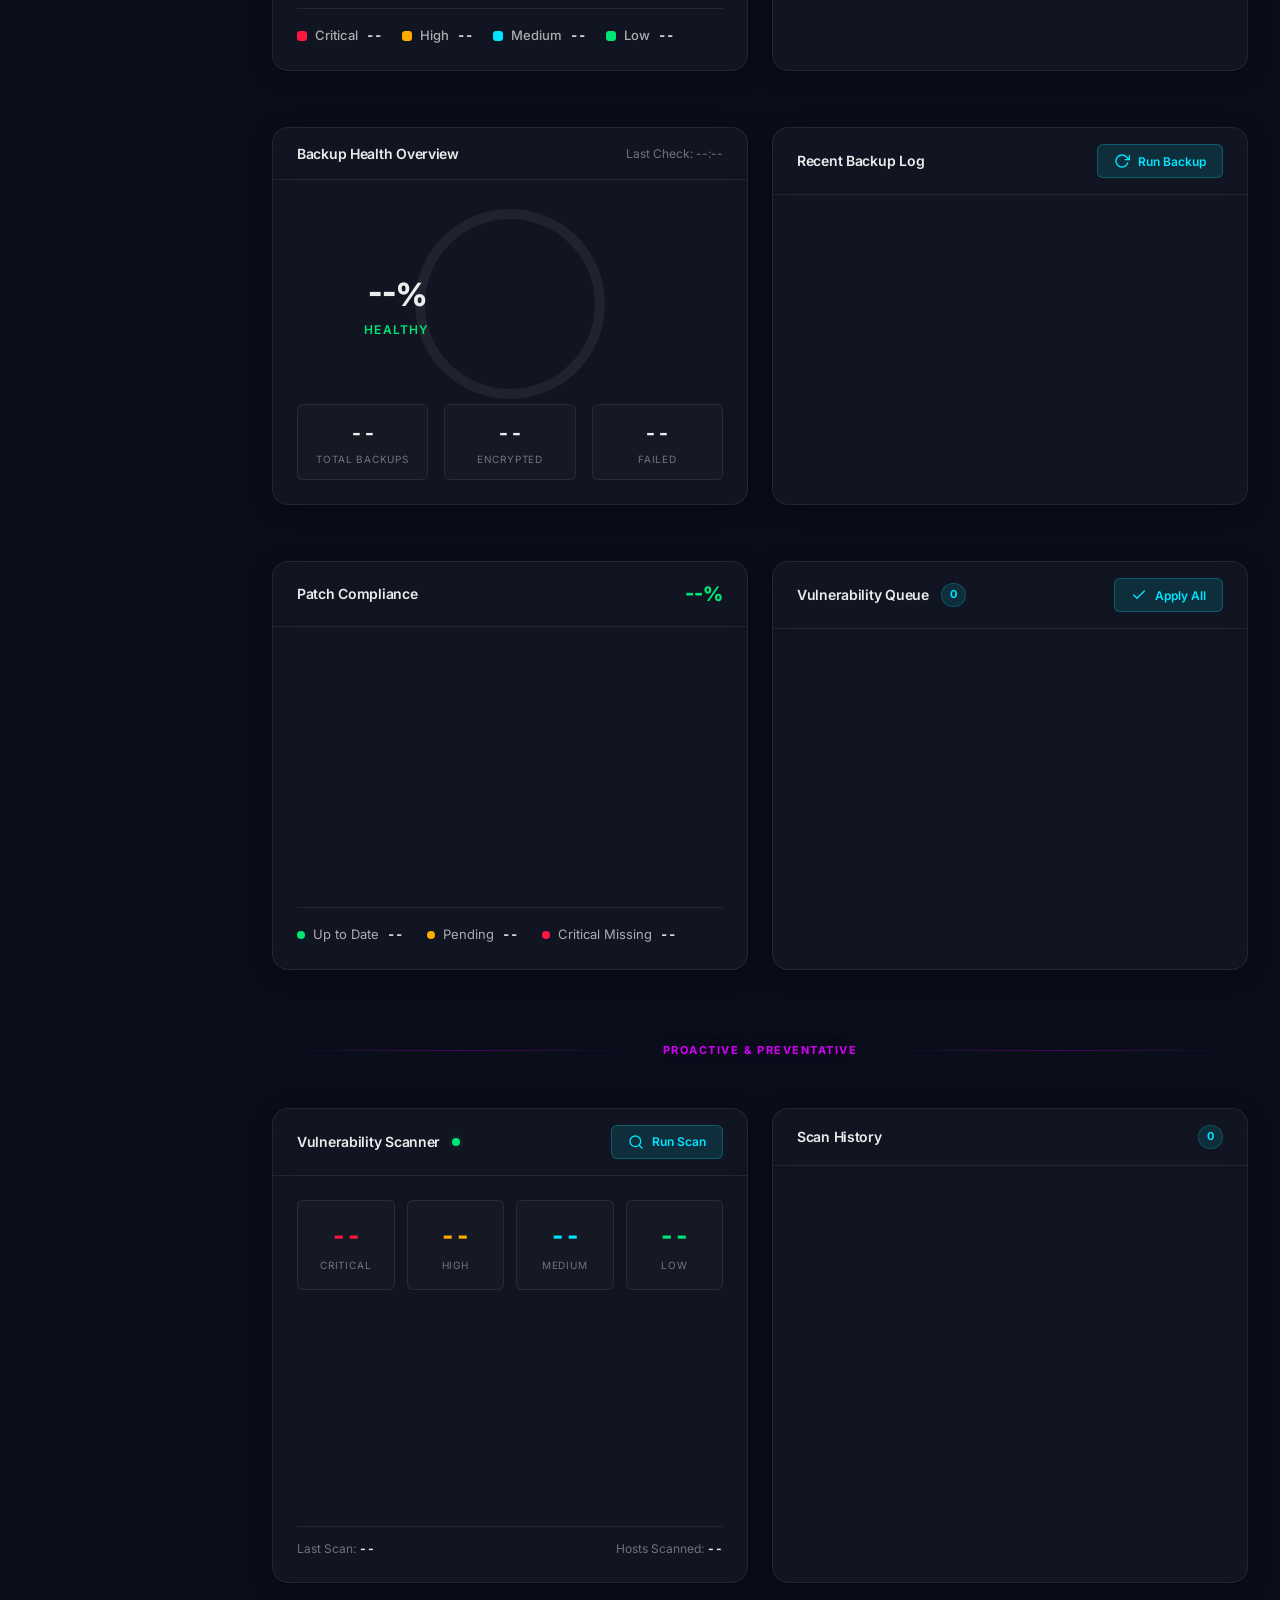
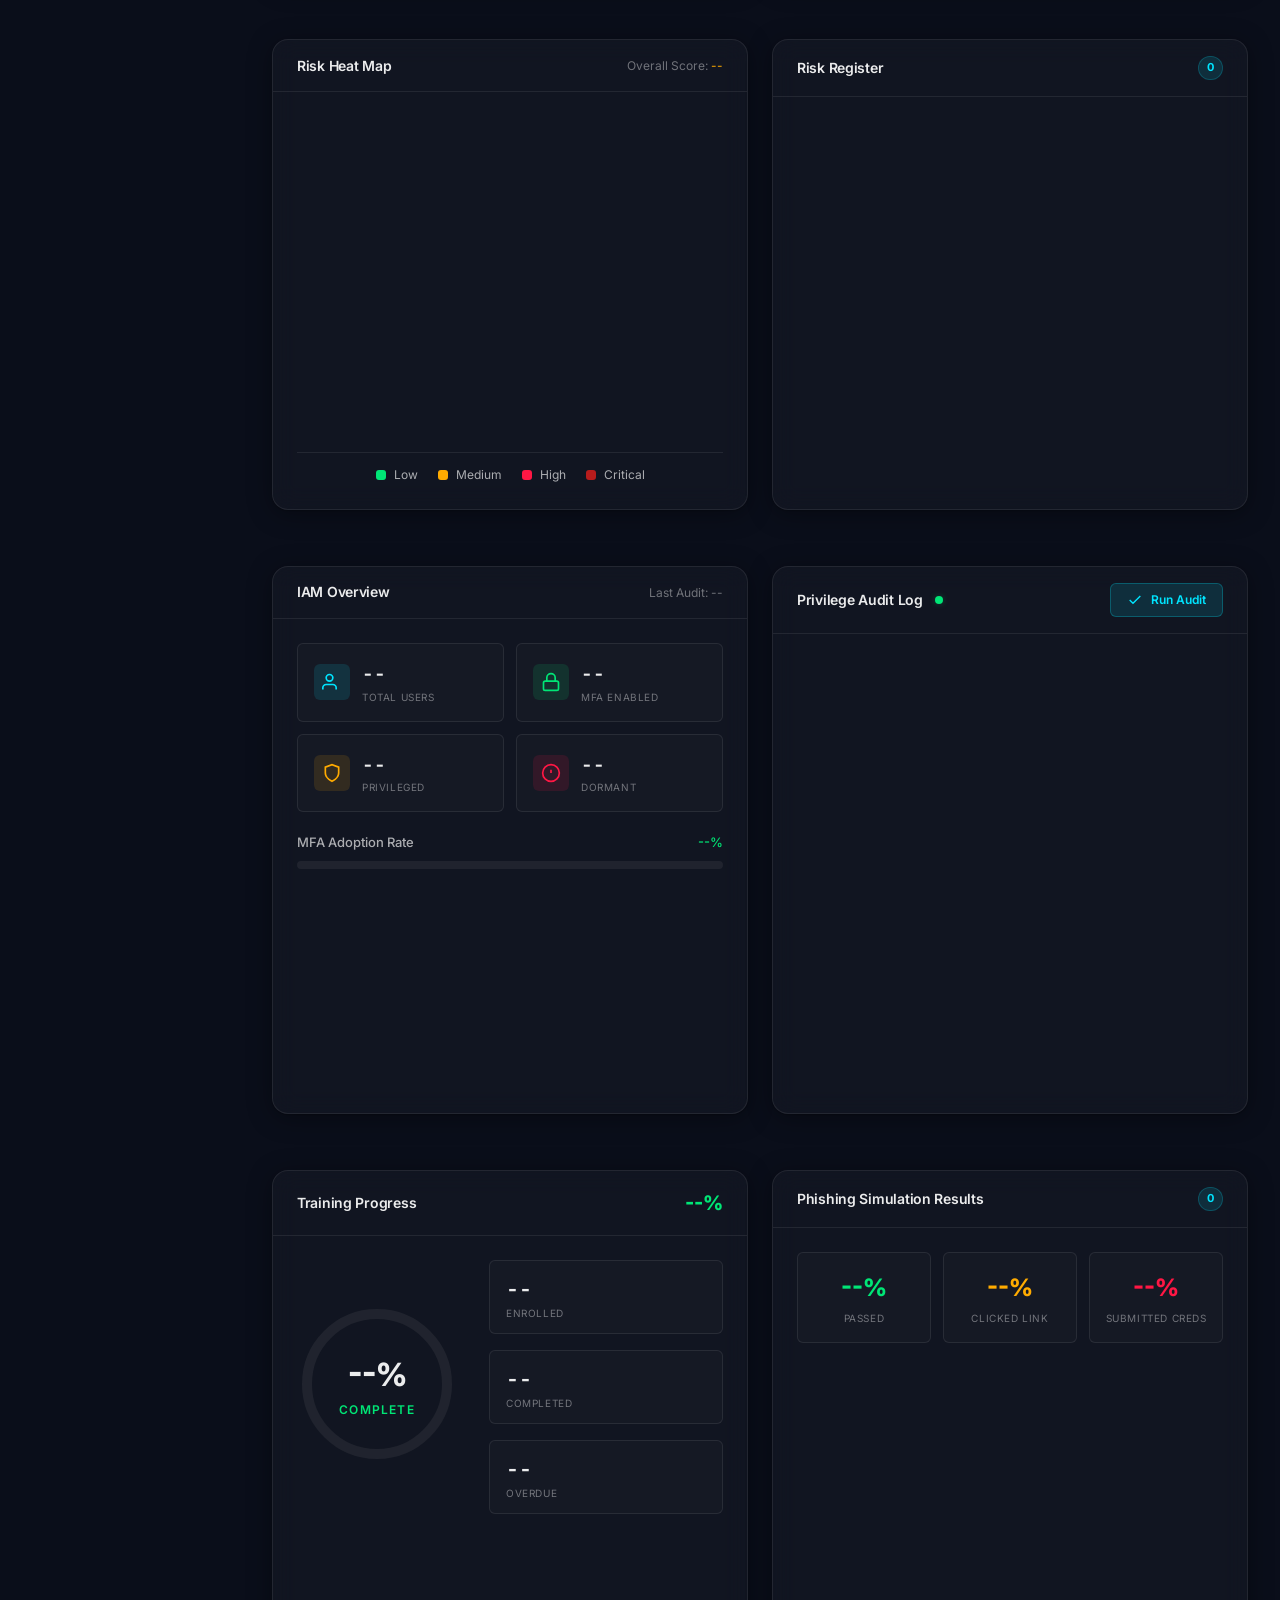
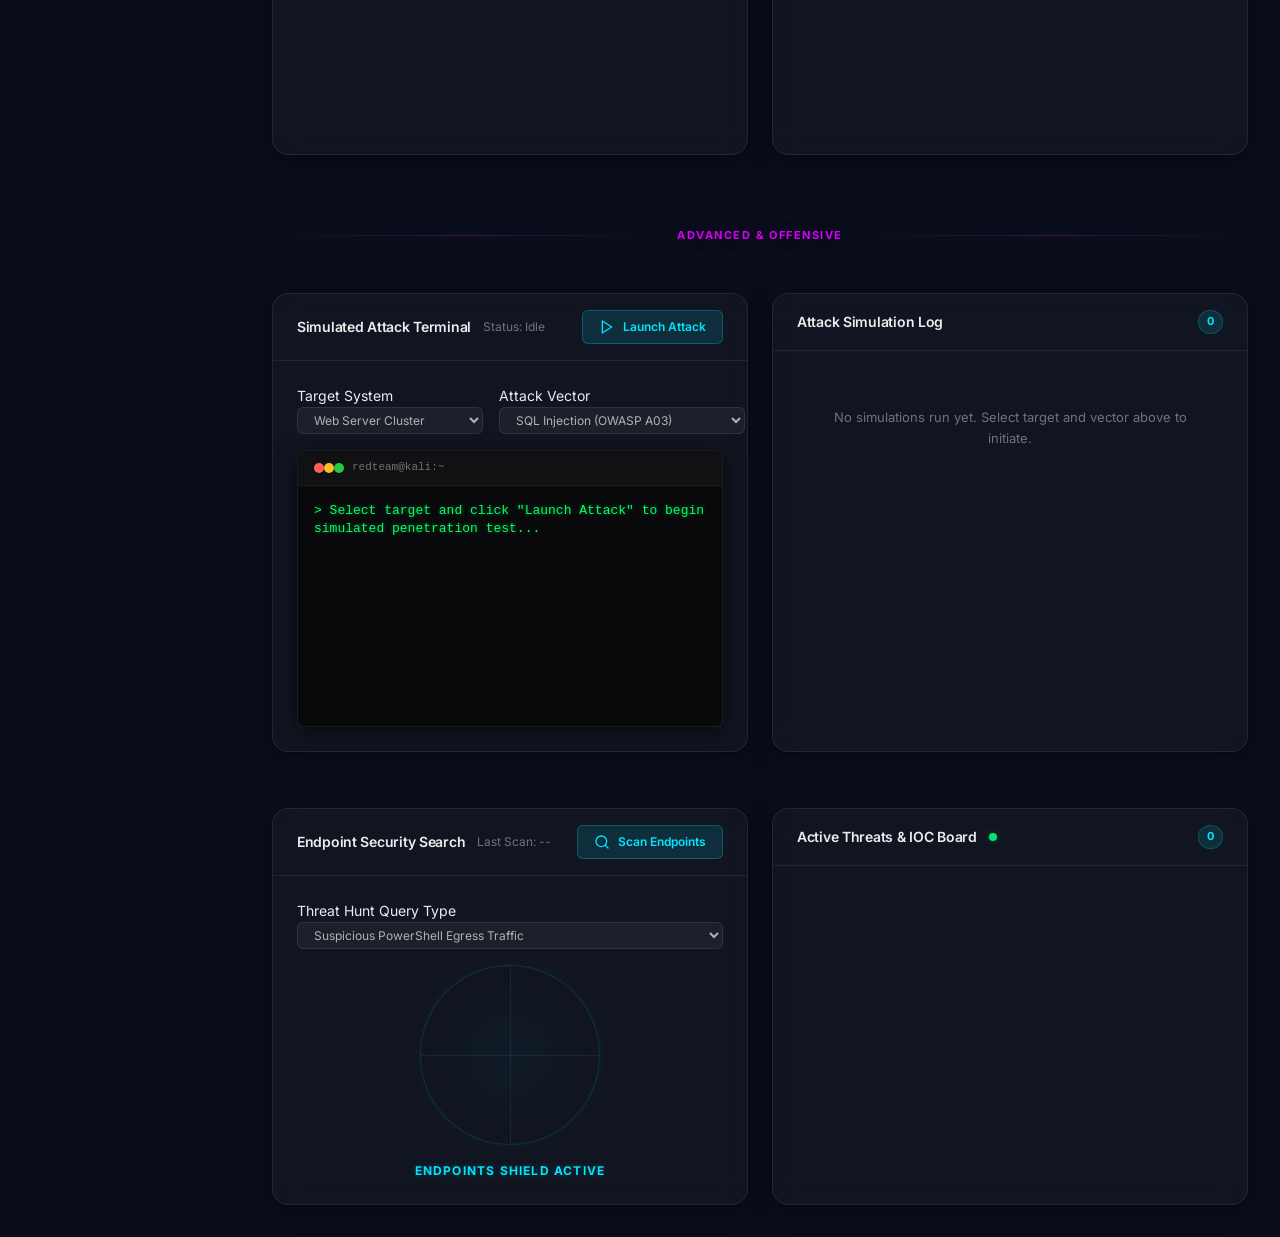
==== commit 46b5c1c8: "Add files via upload" ====
--- a/index.html
+++ b/index.html
@@ -32,6 +32,12 @@
         </svg>
         <span>Overview</span>
       </li>
+      <li class="nav-item" data-section="liveMonitorSection">
+        <svg width="20" height="20" viewBox="0 0 24 24" fill="none" stroke="currentColor" stroke-width="2" stroke-linecap="round" stroke-linejoin="round">
+          <path d="M22 12h-4l-3 9L9 3l-3 9H2"></path>
+        </svg>
+        <span>Live Monitor</span>
+      </li>
       <li class="nav-item" data-section="logSection">
         <svg width="20" height="20" viewBox="0 0 24 24" fill="none" stroke="currentColor" stroke-width="2" stroke-linecap="round" stroke-linejoin="round">
           <path d="M14 2H6a2 2 0 0 0-2 2v16a2 2 0 0 0 2 2h12a2 2 0 0 0 2-2V8z"></path>
@@ -63,6 +69,79 @@
           <path d="M12 22s8-4 8-10V5l-8-3-8 3v7c0 6 8 10 8 10z"></path>
         </svg>
         <span>Patch Mgmt</span>
+      </li>
+    </ul>
+
+    <div class="nav-divider">
+      <span class="nav-divider-text">Proactive</span>
+    </div>
+
+    <ul class="nav-list">
+      <li class="nav-item" data-section="vulnScanSection">
+        <svg width="20" height="20" viewBox="0 0 24 24" fill="none" stroke="currentColor" stroke-width="2" stroke-linecap="round" stroke-linejoin="round">
+          <circle cx="11" cy="11" r="8"></circle>
+          <line x1="21" y1="21" x2="16.65" y2="16.65"></line>
+        </svg>
+        <span>Vuln Scan</span>
+      </li>
+      <li class="nav-item" data-section="riskSection">
+        <svg width="20" height="20" viewBox="0 0 24 24" fill="none" stroke="currentColor" stroke-width="2" stroke-linecap="round" stroke-linejoin="round">
+          <path d="M21 16V8a2 2 0 0 0-1-1.73l-7-4a2 2 0 0 0-2 0l-7 4A2 2 0 0 0 3 8v8a2 2 0 0 0 1 1.73l7 4a2 2 0 0 0 2 0l7-4A2 2 0 0 0 21 16z"></path>
+          <polyline points="3.27 6.96 12 12.01 20.73 6.96"></polyline>
+          <line x1="12" y1="22.08" x2="12" y2="12"></line>
+        </svg>
+        <span>Risk Assess</span>
+      </li>
+      <li class="nav-item" data-section="accessSection">
+        <svg width="20" height="20" viewBox="0 0 24 24" fill="none" stroke="currentColor" stroke-width="2" stroke-linecap="round" stroke-linejoin="round">
+          <path d="M17 21v-2a4 4 0 0 0-4-4H5a4 4 0 0 0-4 4v2"></path>
+          <circle cx="9" cy="7" r="4"></circle>
+          <path d="M23 21v-2a4 4 0 0 0-3-3.87"></path>
+          <path d="M16 3.13a4 4 0 0 1 0 7.75"></path>
+        </svg>
+        <span>Access Mgmt</span>
+      </li>
+      <li class="nav-item" data-section="trainingSection">
+        <svg width="20" height="20" viewBox="0 0 24 24" fill="none" stroke="currentColor" stroke-width="2" stroke-linecap="round" stroke-linejoin="round">
+          <path d="M22 10v6M2 10l10-5 10 5-10 5z"></path>
+          <path d="M6 12v5c0 1.1 2.7 3 6 3s6-1.9 6-3v-5"></path>
+        </svg>
+        <span>Training</span>
+      </li>
+    </ul>
+
+    <div class="nav-divider">
+      <span class="nav-divider-text">Offensive</span>
+    </div>
+
+    <ul class="nav-list">
+      <li class="nav-item" data-section="penTestSection">
+        <svg width="20" height="20" viewBox="0 0 24 24" fill="none" stroke="currentColor" stroke-width="2" stroke-linecap="round" stroke-linejoin="round">
+          <polyline points="16 18 22 12 16 6"></polyline>
+          <polyline points="8 6 2 12 8 18"></polyline>
+        </svg>
+        <span>Pen Testing</span>
+      </li>
+      <li class="nav-item" data-section="threatHuntSection">
+        <svg width="20" height="20" viewBox="0 0 24 24" fill="none" stroke="currentColor" stroke-width="2" stroke-linecap="round" stroke-linejoin="round">
+          <path d="M12 22s8-4 8-10V5l-8-3-8 3v7c0 6 8 10 8 10z"></path>
+          <circle cx="12" cy="11" r="3"></circle>
+        </svg>
+        <span>Threat Hunt</span>
+      </li>
+    </ul>
+
+    <div class="nav-divider">
+      <span class="nav-divider-text">Simulation Hub</span>
+    </div>
+
+    <ul class="nav-list">
+      <li class="nav-item" onclick="window.open('cybersecurity.html', '_blank')">
+        <svg width="20" height="20" viewBox="0 0 24 24" fill="none" stroke="currentColor" stroke-width="2" stroke-linecap="round" stroke-linejoin="round" style="color: var(--cyan)">
+          <path d="M12 22s8-4 8-10V5l-8-3-8 3v7c0 6 8 10 8 10z"></path>
+          <polyline points="9 11 11 13 15 9"></polyline>
+        </svg>
+        <span style="color: var(--cyan); font-weight: 600;">Mission Control</span>
       </li>
     </ul>
 
@@ -163,6 +242,84 @@
       </div>
     </section>
 
+    <!-- Live Security & System Monitor Section -->
+    <div class="section-divider" id="liveMonitorHeader">
+      <div class="section-divider-line"></div>
+      <span class="section-divider-label">Live Security & System Monitor</span>
+      <div class="section-divider-line"></div>
+    </div>
+
+    <section class="widgets-grid" id="liveMonitorSection">
+      <!-- Widget 1: Real-time System Resources -->
+      <article class="widget" style="--delay: 0s">
+        <div class="widget-header">
+          <div class="widget-title-group">
+            <h2 class="widget-title">Resource Load & Security Agents</h2>
+            <span class="widget-subtitle">CPU / Memory Metrics</span>
+          </div>
+          <span class="live-dot green pulse"></span>
+        </div>
+        <div class="widget-body">
+          <div class="resource-gauges">
+            <div class="gauge-container">
+              <span class="gauge-label">CPU LOAD</span>
+              <div class="progress-bar-track">
+                <div class="progress-bar-fill cyan" id="cpuLoadBar" style="width: 0%"></div>
+              </div>
+              <span class="gauge-value" id="cpuLoadValue">0%</span>
+            </div>
+            <div class="gauge-container">
+              <span class="gauge-label">RAM USAGE</span>
+              <div class="progress-bar-track">
+                <div class="progress-bar-fill purple" id="ramUsageBar" style="width: 0%"></div>
+              </div>
+              <span class="gauge-value" id="ramUsageValue">0%</span>
+            </div>
+          </div>
+          <div class="agent-table-wrapper" style="margin-top: var(--sp-4)">
+            <table class="data-table" style="font-size: 0.75rem; width: 100%">
+              <thead>
+                <tr>
+                  <th>Security Daemon</th>
+                  <th>Status</th>
+                  <th>CPU</th>
+                  <th>Memory</th>
+                </tr>
+              </thead>
+              <tbody id="agentTableBody">
+                <!-- Dynamically populated -->
+              </tbody>
+            </table>
+          </div>
+        </div>
+      </article>
+
+      <!-- Widget 2: Live Network Bandwidth & Packets -->
+      <article class="widget" style="--delay: 0.1s">
+        <div class="widget-header">
+          <div class="widget-title-group">
+            <h2 class="widget-title">Network Bandwidth & Log Ticker</h2>
+            <span class="widget-meta">Egress: <span id="liveEgressRate">0 Mbps</span> / Ingress: <span id="liveIngressRate">0 Mbps</span></span>
+          </div>
+          <span class="live-dot green pulse"></span>
+        </div>
+        <div class="widget-body">
+          <div class="chart-container" style="height: 140px; margin-bottom: var(--sp-4)">
+            <canvas id="liveNetworkChart"></canvas>
+          </div>
+          <div class="terminal-container" style="border-radius: var(--radius-sm)">
+            <div class="terminal-header" style="padding: var(--sp-1) var(--sp-2)">
+              <span class="terminal-dot red" style="width:6px; height:6px"></span>
+              <span class="terminal-dot amber" style="width:6px; height:6px"></span>
+              <span class="terminal-dot green" style="width:6px; height:6px"></span>
+              <span class="terminal-title" style="font-size:0.625rem">syslog@soc-agent-01</span>
+            </div>
+            <pre class="terminal-console" id="livePacketStream" style="height: 100px; font-size: 0.6875rem; padding: var(--sp-2)">Initializing raw packet syslog stream...</pre>
+          </div>
+        </div>
+      </article>
+    </section>
+
     <!-- Log Analysis Section -->
     <section class="widgets-grid" id="logSection">
       <article class="widget" style="--delay: 0s">
@@ -388,6 +545,369 @@
       </article>
     </section>
 
+    <!-- ═══ PROACTIVE & PREVENTATIVE SECTION ═══ -->
+    <div class="section-divider" id="proactiveHeader">
+      <div class="section-divider-line"></div>
+      <span class="section-divider-label">Proactive & Preventative</span>
+      <div class="section-divider-line"></div>
+    </div>
+
+    <!-- Vulnerability Scanning Section -->
+    <section class="widgets-grid" id="vulnScanSection">
+      <article class="widget" style="--delay: 0s">
+        <div class="widget-header">
+          <div class="widget-title-group">
+            <h2 class="widget-title">Vulnerability Scanner</h2>
+            <span class="live-dot green pulse"></span>
+          </div>
+          <button class="btn-primary" id="runScanBtn">
+            <svg width="16" height="16" viewBox="0 0 24 24" fill="none" stroke="currentColor" stroke-width="2" stroke-linecap="round" stroke-linejoin="round">
+              <circle cx="11" cy="11" r="8"></circle>
+              <line x1="21" y1="21" x2="16.65" y2="16.65"></line>
+            </svg>
+            Run Scan
+          </button>
+        </div>
+        <div class="widget-body">
+          <div class="scan-progress-container" id="scanProgressContainer" style="display:none">
+            <div class="scan-progress-bar-track">
+              <div class="scan-progress-bar-fill" id="scanProgressBar"></div>
+            </div>
+            <span class="scan-progress-text" id="scanProgressText">0%</span>
+          </div>
+          <div class="vuln-summary">
+            <div class="vuln-stat">
+              <span class="vuln-stat-value text-red" id="vulnCritical">--</span>
+              <span class="vuln-stat-label">Critical</span>
+            </div>
+            <div class="vuln-stat">
+              <span class="vuln-stat-value text-amber" id="vulnHigh">--</span>
+              <span class="vuln-stat-label">High</span>
+            </div>
+            <div class="vuln-stat">
+              <span class="vuln-stat-value text-cyan" id="vulnMedium">--</span>
+              <span class="vuln-stat-label">Medium</span>
+            </div>
+            <div class="vuln-stat">
+              <span class="vuln-stat-value text-green" id="vulnLow">--</span>
+              <span class="vuln-stat-label">Low</span>
+            </div>
+          </div>
+          <div class="chart-container" style="height: 200px;">
+            <canvas id="vulnTrendChart"></canvas>
+          </div>
+          <div class="scan-meta">
+            <span>Last Scan: <strong id="lastScanTime">--</strong></span>
+            <span>Hosts Scanned: <strong id="hostsScanned">--</strong></span>
+          </div>
+        </div>
+      </article>
+
+      <article class="widget" style="--delay: 0.1s">
+        <div class="widget-header">
+          <h2 class="widget-title">Scan History</h2>
+          <span class="count-badge" id="scanHistoryCount">0</span>
+        </div>
+        <div class="widget-body">
+          <ul class="scan-history-list" id="scanHistoryList"></ul>
+        </div>
+      </article>
+    </section>
+
+    <!-- Risk Assessments Section -->
+    <section class="widgets-grid" id="riskSection">
+      <article class="widget" style="--delay: 0s">
+        <div class="widget-header">
+          <h2 class="widget-title">Risk Heat Map</h2>
+          <span class="widget-meta">Overall Score: <span class="text-amber" id="overallRiskScore">--</span></span>
+        </div>
+        <div class="widget-body">
+          <div class="risk-matrix" id="riskMatrix"></div>
+          <div class="risk-legend-bar">
+            <span class="risk-legend-item"><span class="risk-dot" style="background:var(--green)"></span> Low</span>
+            <span class="risk-legend-item"><span class="risk-dot" style="background:var(--amber)"></span> Medium</span>
+            <span class="risk-legend-item"><span class="risk-dot" style="background:var(--red)"></span> High</span>
+            <span class="risk-legend-item"><span class="risk-dot" style="background:#b71c1c"></span> Critical</span>
+          </div>
+        </div>
+      </article>
+
+      <article class="widget" style="--delay: 0.1s">
+        <div class="widget-header">
+          <h2 class="widget-title">Risk Register</h2>
+          <span class="count-badge" id="openRiskCount">0</span>
+        </div>
+        <div class="widget-body">
+          <ul class="risk-register" id="riskRegister"></ul>
+        </div>
+      </article>
+    </section>
+
+    <!-- Access Management Section -->
+    <section class="widgets-grid" id="accessSection">
+      <article class="widget" style="--delay: 0s">
+        <div class="widget-header">
+          <h2 class="widget-title">IAM Overview</h2>
+          <span class="widget-meta">Last Audit: <span id="lastAuditTime">--</span></span>
+        </div>
+        <div class="widget-body">
+          <div class="iam-stats">
+            <div class="iam-stat-card">
+              <span class="iam-stat-icon text-cyan">
+                <svg width="20" height="20" viewBox="0 0 24 24" fill="none" stroke="currentColor" stroke-width="2"><path d="M17 21v-2a4 4 0 0 0-4-4H5a4 4 0 0 0-4 4v2"></path><circle cx="9" cy="7" r="4"></circle></svg>
+              </span>
+              <div>
+                <span class="iam-stat-value" id="totalUsers">--</span>
+                <span class="iam-stat-label">Total Users</span>
+              </div>
+            </div>
+            <div class="iam-stat-card">
+              <span class="iam-stat-icon text-green">
+                <svg width="20" height="20" viewBox="0 0 24 24" fill="none" stroke="currentColor" stroke-width="2"><rect x="3" y="11" width="18" height="11" rx="2" ry="2"></rect><path d="M7 11V7a5 5 0 0 1 10 0v4"></path></svg>
+              </span>
+              <div>
+                <span class="iam-stat-value" id="mfaEnabled">--</span>
+                <span class="iam-stat-label">MFA Enabled</span>
+              </div>
+            </div>
+            <div class="iam-stat-card">
+              <span class="iam-stat-icon text-amber">
+                <svg width="20" height="20" viewBox="0 0 24 24" fill="none" stroke="currentColor" stroke-width="2"><path d="M12 22s8-4 8-10V5l-8-3-8 3v7c0 6 8 10 8 10z"></path></svg>
+              </span>
+              <div>
+                <span class="iam-stat-value" id="privilegedAccounts">--</span>
+                <span class="iam-stat-label">Privileged</span>
+              </div>
+            </div>
+            <div class="iam-stat-card">
+              <span class="iam-stat-icon text-red">
+                <svg width="20" height="20" viewBox="0 0 24 24" fill="none" stroke="currentColor" stroke-width="2"><circle cx="12" cy="12" r="10"></circle><line x1="12" y1="8" x2="12" y2="12"></line><line x1="12" y1="16" x2="12.01" y2="16"></line></svg>
+              </span>
+              <div>
+                <span class="iam-stat-value" id="dormantAccounts">--</span>
+                <span class="iam-stat-label">Dormant</span>
+              </div>
+            </div>
+          </div>
+          <div class="mfa-progress-section">
+            <div class="mfa-header">
+              <span>MFA Adoption Rate</span>
+              <span class="text-green" id="mfaPercent">--%</span>
+            </div>
+            <div class="progress-bar-track">
+              <div class="progress-bar-fill green" id="mfaBar" style="width: 0%"></div>
+            </div>
+          </div>
+          <div class="chart-container" style="height: 200px;">
+            <canvas id="accessChart"></canvas>
+          </div>
+        </div>
+      </article>
+
+      <article class="widget" style="--delay: 0.1s">
+        <div class="widget-header">
+          <div class="widget-title-group">
+            <h2 class="widget-title">Privilege Audit Log</h2>
+            <span class="live-dot green pulse"></span>
+          </div>
+          <button class="btn-primary" id="runAuditBtn">
+            <svg width="16" height="16" viewBox="0 0 24 24" fill="none" stroke="currentColor" stroke-width="2"><polyline points="20 6 9 17 4 12"></polyline></svg>
+            Run Audit
+          </button>
+        </div>
+        <div class="widget-body">
+          <ul class="audit-log" id="auditLog"></ul>
+        </div>
+      </article>
+    </section>
+
+    <!-- Security Awareness Training Section -->
+    <section class="widgets-grid" id="trainingSection">
+      <article class="widget" style="--delay: 0s">
+        <div class="widget-header">
+          <h2 class="widget-title">Training Progress</h2>
+          <span class="compliance-badge" id="trainingPercent">--%</span>
+        </div>
+        <div class="widget-body">
+          <div class="training-overview">
+            <div class="training-ring-wrapper">
+              <svg class="progress-ring" width="160" height="160" viewBox="0 0 160 160">
+                <circle class="progress-ring-bg" cx="80" cy="80" r="70" fill="none" stroke-width="10"></circle>
+                <circle class="progress-ring-fill training-ring" id="trainingProgress" cx="80" cy="80" r="70" fill="none" stroke-width="10" stroke-dasharray="439.82" stroke-dashoffset="439.82" stroke-linecap="round"></circle>
+              </svg>
+              <div class="progress-ring-text" style="width:160px;height:160px">
+                <span class="ring-percent" id="trainingRingPercent">--%</span>
+                <span class="ring-label">Complete</span>
+              </div>
+            </div>
+            <div class="training-stats-col">
+              <div class="training-stat">
+                <span class="training-stat-value" id="trainEnrolled">--</span>
+                <span class="training-stat-label">Enrolled</span>
+              </div>
+              <div class="training-stat">
+                <span class="training-stat-value" id="trainCompleted">--</span>
+                <span class="training-stat-label">Completed</span>
+              </div>
+              <div class="training-stat">
+                <span class="training-stat-value" id="trainOverdue">--</span>
+                <span class="training-stat-label">Overdue</span>
+              </div>
+            </div>
+          </div>
+          <div class="chart-container" style="height: 200px; margin-top: var(--sp-4)">
+            <canvas id="trainingChart"></canvas>
+          </div>
+        </div>
+      </article>
+
+      <article class="widget" style="--delay: 0.1s">
+        <div class="widget-header">
+          <h2 class="widget-title">Phishing Simulation Results</h2>
+          <span class="count-badge" id="phishingCampaigns">0</span>
+        </div>
+        <div class="widget-body">
+          <div class="phishing-summary">
+            <div class="phishing-stat">
+              <span class="phishing-stat-value text-green" id="phishPassed">--%</span>
+              <span class="phishing-stat-label">Passed</span>
+            </div>
+            <div class="phishing-stat">
+              <span class="phishing-stat-value text-amber" id="phishClicked">--%</span>
+              <span class="phishing-stat-label">Clicked Link</span>
+            </div>
+            <div class="phishing-stat">
+              <span class="phishing-stat-value text-red" id="phishFailed">--%</span>
+              <span class="phishing-stat-label">Submitted Creds</span>
+            </div>
+          </div>
+          <ul class="phishing-log" id="phishingLog"></ul>
+        </div>
+      </article>
+    </section>
+
+    <!-- ═══ ADVANCED & OFFENSIVE SECTION ═══ -->
+    <div class="section-divider" id="offensiveHeader">
+      <div class="section-divider-line"></div>
+      <span class="section-divider-label">Advanced & Offensive</span>
+      <div class="section-divider-line"></div>
+    </div>
+
+    <!-- Penetration Testing Section -->
+    <section class="widgets-grid" id="penTestSection">
+      <article class="widget" style="--delay: 0s">
+        <div class="widget-header">
+          <div class="widget-title-group">
+            <h2 class="widget-title">Simulated Attack Terminal</h2>
+            <span class="widget-meta">Status: <span id="penTestStatus" class="text-muted">Idle</span></span>
+          </div>
+          <button class="btn-primary" id="startPenTestBtn">
+            <svg width="16" height="16" viewBox="0 0 24 24" fill="none" stroke="currentColor" stroke-width="2" stroke-linecap="round" stroke-linejoin="round">
+              <polygon points="5 3 19 12 5 21 5 3"></polygon>
+            </svg>
+            Launch Attack
+          </button>
+        </div>
+        <div class="widget-body">
+          <div class="pentest-config">
+            <div class="config-field">
+              <label for="penTestTarget">Target System</label>
+              <select id="penTestTarget" class="filter-dropdown">
+                <option value="Web Server Cluster">Web Server Cluster</option>
+                <option value="Active Directory DC">Active Directory DC</option>
+                <option value="Database Server">Database Server Cluster</option>
+                <option value="VPN Gateway">VPN Gateway</option>
+              </select>
+            </div>
+            <div class="config-field">
+              <label for="penTestVector">Attack Vector</label>
+              <select id="penTestVector" class="filter-dropdown">
+                <option value="sql_injection">SQL Injection (OWASP A03)</option>
+                <option value="credential_stuffing">Credential Stuffing (Auth Bypass)</option>
+                <option value="rce_exploit">RCE Exploit (CVE-2026-31337)</option>
+                <option value="priv_escalation">Privilege Escalation (Kernel Exploit)</option>
+              </select>
+            </div>
+          </div>
+          <div class="terminal-container">
+            <div class="terminal-header">
+              <span class="terminal-dot red"></span>
+              <span class="terminal-dot amber"></span>
+              <span class="terminal-dot green"></span>
+              <span class="terminal-title">redteam@kali:~</span>
+            </div>
+            <pre class="terminal-console" id="penTestConsole">> Select target and click "Launch Attack" to begin simulated penetration test...</pre>
+          </div>
+        </div>
+      </article>
+
+      <article class="widget" style="--delay: 0.1s">
+        <div class="widget-header">
+          <h2 class="widget-title">Attack Simulation Log</h2>
+          <span class="count-badge" id="penTestSimCount">0</span>
+        </div>
+        <div class="widget-body">
+          <ul class="pentest-log" id="penTestLog">
+            <li class="pentest-log-placeholder">No simulations run yet. Select target and vector above to initiate.</li>
+          </ul>
+        </div>
+      </article>
+    </section>
+
+    <!-- Threat Hunting Section -->
+    <section class="widgets-grid" id="threatHuntSection">
+      <article class="widget" style="--delay: 0s">
+        <div class="widget-header">
+          <div class="widget-title-group">
+            <h2 class="widget-title">Endpoint Security Search</h2>
+            <span class="widget-meta">Last Scan: <span id="lastHuntTime">--</span></span>
+          </div>
+          <button class="btn-primary" id="startHuntBtn">
+            <svg width="16" height="16" viewBox="0 0 24 24" fill="none" stroke="currentColor" stroke-width="2" stroke-linecap="round" stroke-linejoin="round">
+              <circle cx="11" cy="11" r="8"></circle>
+              <line x1="21" y1="21" x2="16.65" y2="16.65"></line>
+            </svg>
+            Scan Endpoints
+          </button>
+        </div>
+        <div class="widget-body">
+          <div class="config-field" style="margin-bottom: var(--sp-4)">
+            <label for="huntQuery">Threat Hunt Query Type</label>
+            <select id="huntQuery" class="filter-dropdown" style="width: 100%">
+              <option value="powershell_egress">Suspicious PowerShell Egress Traffic</option>
+              <option value="registry_run_keys">Persistence Mechanism Registry Run Keys</option>
+              <option value="lsass_memory_dump">LSASS Memory Extraction Attempts</option>
+              <option value="suspicious_scheduled_tasks">Unusual Scheduled Tasks</option>
+            </select>
+          </div>
+          <div class="radar-scan-container">
+            <div class="radar-circle">
+              <div class="radar-sweep" id="radarSweep"></div>
+              <div class="radar-blip blip-1" style="top: 40%; left: 60%"></div>
+              <div class="radar-blip blip-2" style="top: 70%; left: 30%"></div>
+              <div class="radar-blip blip-3" style="top: 25%; left: 20%"></div>
+            </div>
+            <div class="radar-label">
+              <span id="radarStatusText">Endpoints Shield Active</span>
+            </div>
+          </div>
+        </div>
+      </article>
+
+      <article class="widget" style="--delay: 0.1s">
+        <div class="widget-header">
+          <div class="widget-title-group">
+            <h2 class="widget-title">Active Threats & IOC Board</h2>
+            <span class="live-dot green pulse"></span>
+          </div>
+          <span class="count-badge" id="threatHuntCount">0</span>
+        </div>
+        <div class="widget-body">
+          <ul class="threat-hunt-log" id="threatHuntLog"></ul>
+        </div>
+      </article>
+    </section>
+
   </main>
 
   <script src="app.js"></script>
--- a/index.css
+++ b/index.css
@@ -1327,7 +1327,569 @@
   font-size: 0.8125rem;
 }
 
-/* ─── 22. Keyframe Animations ───────────────────────────────── */
+/* ─── 22. Nav Divider ───────────────────────────────────────── */
+.nav-divider {
+  padding: var(--sp-4) var(--sp-6) var(--sp-2);
+}
+
+.nav-divider-text {
+  font-size: 0.5625rem;
+  font-weight: 700;
+  text-transform: uppercase;
+  letter-spacing: 0.14em;
+  color: var(--text-muted);
+  display: flex;
+  align-items: center;
+  gap: var(--sp-2);
+}
+
+.nav-divider-text::after {
+  content: '';
+  flex: 1;
+  height: 1px;
+  background: var(--border-subtle);
+}
+
+/* ─── 23. Section Divider ───────────────────────────────────── */
+.section-divider {
+  display: flex;
+  align-items: center;
+  gap: var(--sp-4);
+  padding: var(--sp-6) var(--sp-8);
+  margin-top: var(--sp-4);
+}
+
+.section-divider-line {
+  flex: 1;
+  height: 1px;
+  background: linear-gradient(90deg,
+    transparent 0%,
+    var(--purple) 50%,
+    transparent 100%);
+  opacity: 0.3;
+}
+
+.section-divider-label {
+  font-size: 0.6875rem;
+  font-weight: 700;
+  text-transform: uppercase;
+  letter-spacing: 0.14em;
+  color: var(--purple);
+  white-space: nowrap;
+  text-shadow: 0 0 20px var(--purple-glow);
+}
+
+/* ─── 24. Vulnerability Scanning ────────────────────────────── */
+.scan-progress-container {
+  margin-bottom: var(--sp-5);
+  display: flex;
+  align-items: center;
+  gap: var(--sp-3);
+}
+
+.scan-progress-bar-track {
+  flex: 1;
+  height: 8px;
+  background: rgba(255,255,255,0.06);
+  border-radius: var(--radius-pill);
+  overflow: hidden;
+}
+
+.scan-progress-bar-fill {
+  height: 100%;
+  border-radius: var(--radius-pill);
+  background: linear-gradient(90deg, var(--cyan), var(--purple));
+  box-shadow: 0 0 10px var(--cyan-glow);
+  transition: width 0.3s ease;
+  width: 0%;
+}
+
+.scan-progress-text {
+  font-size: 0.75rem;
+  font-weight: 700;
+  color: var(--cyan);
+  min-width: 32px;
+  text-align: right;
+  font-variant-numeric: tabular-nums;
+}
+
+.vuln-summary {
+  display: grid;
+  grid-template-columns: repeat(4, 1fr);
+  gap: var(--sp-3);
+  margin-bottom: var(--sp-5);
+}
+
+.vuln-stat {
+  text-align: center;
+  padding: var(--sp-4) var(--sp-2);
+  background: rgba(255,255,255,0.02);
+  border-radius: var(--radius-sm);
+  border: 1px solid var(--border-subtle);
+}
+
+.vuln-stat-value {
+  display: block;
+  font-size: 1.5rem;
+  font-weight: 800;
+  font-variant-numeric: tabular-nums;
+}
+
+.vuln-stat-label {
+  display: block;
+  font-size: 0.625rem;
+  color: var(--text-muted);
+  text-transform: uppercase;
+  letter-spacing: 0.08em;
+  margin-top: 2px;
+}
+
+.scan-meta {
+  display: flex;
+  justify-content: space-between;
+  margin-top: var(--sp-4);
+  padding-top: var(--sp-3);
+  border-top: 1px solid var(--border-subtle);
+  font-size: 0.75rem;
+  color: var(--text-muted);
+}
+
+.scan-meta strong {
+  color: var(--text-primary);
+  font-variant-numeric: tabular-nums;
+}
+
+.scan-history-list {
+  display: flex;
+  flex-direction: column;
+  gap: var(--sp-2);
+  max-height: 420px;
+  overflow-y: auto;
+}
+
+.scan-history-item {
+  display: flex;
+  align-items: center;
+  gap: var(--sp-3);
+  padding: var(--sp-3) var(--sp-4);
+  background: rgba(255,255,255,0.02);
+  border-radius: var(--radius-sm);
+  font-size: 0.8125rem;
+  transition: background var(--speed-fast) ease;
+}
+
+.scan-history-item:hover {
+  background: rgba(255,255,255,0.04);
+}
+
+.scan-history-icon {
+  width: 28px;
+  height: 28px;
+  border-radius: 50%;
+  display: grid;
+  place-items: center;
+  font-size: 0.75rem;
+  flex-shrink: 0;
+  background: rgba(0,229,255,0.12);
+  color: var(--cyan);
+}
+
+.scan-history-icon.passed { background: rgba(0,230,118,0.12); color: var(--green); }
+.scan-history-icon.warning { background: rgba(255,171,0,0.12); color: var(--amber); }
+.scan-history-icon.critical { background: rgba(255,23,68,0.12); color: var(--red); }
+
+.scan-history-info {
+  flex: 1;
+  min-width: 0;
+}
+
+.scan-history-title {
+  font-weight: 500;
+  color: var(--text-primary);
+  display: block;
+}
+
+.scan-history-detail {
+  font-size: 0.6875rem;
+  color: var(--text-muted);
+}
+
+.scan-history-time {
+  font-size: 0.6875rem;
+  color: var(--text-muted);
+  white-space: nowrap;
+  font-variant-numeric: tabular-nums;
+}
+
+/* ─── 25. Risk Assessment ───────────────────────────────────── */
+.risk-matrix {
+  display: grid;
+  grid-template-columns: repeat(5, 1fr);
+  grid-template-rows: repeat(5, 1fr);
+  gap: 3px;
+  margin-bottom: var(--sp-4);
+  aspect-ratio: 1;
+  max-width: 320px;
+  margin-left: auto;
+  margin-right: auto;
+}
+
+.risk-cell {
+  border-radius: 4px;
+  display: grid;
+  place-items: center;
+  font-size: 0.625rem;
+  font-weight: 700;
+  color: rgba(0,0,0,0.7);
+  transition: transform var(--speed-fast) ease, box-shadow var(--speed-fast) ease;
+  cursor: default;
+  min-height: 40px;
+}
+
+.risk-cell:hover {
+  transform: scale(1.08);
+  z-index: 1;
+}
+
+.risk-cell.r-low      { background: var(--green);  }
+.risk-cell.r-medium   { background: var(--amber);  }
+.risk-cell.r-high     { background: var(--red);    }
+.risk-cell.r-critical { background: #b71c1c; color: rgba(255,255,255,0.9); }
+
+.risk-legend-bar {
+  display: flex;
+  justify-content: center;
+  gap: var(--sp-5);
+  padding-top: var(--sp-3);
+  border-top: 1px solid var(--border-subtle);
+}
+
+.risk-legend-item {
+  display: flex;
+  align-items: center;
+  gap: var(--sp-2);
+  font-size: 0.75rem;
+  color: var(--text-secondary);
+}
+
+.risk-dot {
+  width: 10px;
+  height: 10px;
+  border-radius: 3px;
+}
+
+.risk-register {
+  display: flex;
+  flex-direction: column;
+  gap: var(--sp-2);
+  max-height: 420px;
+  overflow-y: auto;
+}
+
+.risk-item {
+  display: flex;
+  align-items: center;
+  gap: var(--sp-3);
+  padding: var(--sp-3) var(--sp-4);
+  background: rgba(255,255,255,0.02);
+  border-radius: var(--radius-sm);
+  border-left: 3px solid transparent;
+  transition: background var(--speed-fast) ease;
+}
+
+.risk-item:hover { background: rgba(255,255,255,0.04); }
+.risk-item.risk-critical { border-left-color: var(--red); }
+.risk-item.risk-high     { border-left-color: var(--amber); }
+.risk-item.risk-medium   { border-left-color: var(--cyan); }
+.risk-item.risk-low      { border-left-color: var(--green); }
+
+.risk-item-info {
+  flex: 1;
+  min-width: 0;
+}
+
+.risk-item-title {
+  font-size: 0.8125rem;
+  font-weight: 500;
+  color: var(--text-primary);
+  display: block;
+}
+
+.risk-item-category {
+  font-size: 0.6875rem;
+  color: var(--text-muted);
+}
+
+.risk-item-score {
+  font-size: 0.875rem;
+  font-weight: 700;
+  font-variant-numeric: tabular-nums;
+}
+
+/* ─── 26. Access Management / IAM ───────────────────────────── */
+.iam-stats {
+  display: grid;
+  grid-template-columns: repeat(2, 1fr);
+  gap: var(--sp-3);
+  margin-bottom: var(--sp-5);
+}
+
+.iam-stat-card {
+  display: flex;
+  align-items: center;
+  gap: var(--sp-3);
+  padding: var(--sp-4);
+  background: rgba(255,255,255,0.02);
+  border-radius: var(--radius-sm);
+  border: 1px solid var(--border-subtle);
+}
+
+.iam-stat-icon {
+  width: 36px;
+  height: 36px;
+  display: grid;
+  place-items: center;
+  border-radius: var(--radius-sm);
+  flex-shrink: 0;
+}
+
+.iam-stat-icon.text-cyan   { background: rgba(0,229,255,0.12); }
+.iam-stat-icon.text-green  { background: rgba(0,230,118,0.12); }
+.iam-stat-icon.text-amber  { background: rgba(255,171,0,0.12); }
+.iam-stat-icon.text-red    { background: rgba(255,23,68,0.12); }
+
+.iam-stat-value {
+  display: block;
+  font-size: 1.125rem;
+  font-weight: 700;
+  color: var(--text-primary);
+  font-variant-numeric: tabular-nums;
+}
+
+.iam-stat-label {
+  display: block;
+  font-size: 0.625rem;
+  color: var(--text-muted);
+  text-transform: uppercase;
+  letter-spacing: 0.06em;
+}
+
+.mfa-progress-section {
+  margin-bottom: var(--sp-5);
+}
+
+.mfa-header {
+  display: flex;
+  justify-content: space-between;
+  align-items: center;
+  margin-bottom: var(--sp-2);
+  font-size: 0.8125rem;
+  color: var(--text-secondary);
+  font-weight: 500;
+}
+
+.progress-bar-track {
+  width: 100%;
+  height: 8px;
+  background: rgba(255,255,255,0.06);
+  border-radius: var(--radius-pill);
+  overflow: hidden;
+}
+
+.progress-bar-fill {
+  height: 100%;
+  border-radius: var(--radius-pill);
+  transition: width 1s var(--ease-out);
+}
+
+.progress-bar-fill.green {
+  background: linear-gradient(90deg, var(--green), #69f0ae);
+  box-shadow: 0 0 8px var(--green-glow);
+}
+
+.progress-bar-fill.cyan {
+  background: linear-gradient(90deg, var(--cyan), #67efff);
+  box-shadow: 0 0 8px var(--cyan-glow);
+}
+
+.audit-log {
+  display: flex;
+  flex-direction: column;
+  gap: var(--sp-2);
+  max-height: 420px;
+  overflow-y: auto;
+}
+
+.audit-item {
+  display: flex;
+  align-items: flex-start;
+  gap: var(--sp-3);
+  padding: var(--sp-3) var(--sp-4);
+  background: rgba(255,255,255,0.02);
+  border-radius: var(--radius-sm);
+  border-left: 3px solid transparent;
+  font-size: 0.8125rem;
+  transition: background var(--speed-fast) ease;
+  animation: slideIn var(--speed-base) var(--ease-out) both;
+}
+
+.audit-item:hover { background: rgba(255,255,255,0.04); }
+
+.audit-item.audit-pass    { border-left-color: var(--green); }
+.audit-item.audit-warning { border-left-color: var(--amber); }
+.audit-item.audit-fail    { border-left-color: var(--red); }
+
+.audit-icon {
+  width: 24px;
+  height: 24px;
+  border-radius: 50%;
+  display: grid;
+  place-items: center;
+  font-size: 0.6875rem;
+  flex-shrink: 0;
+}
+
+.audit-pass .audit-icon    { background: rgba(0,230,118,0.12); color: var(--green); }
+.audit-warning .audit-icon { background: rgba(255,171,0,0.12); color: var(--amber); }
+.audit-fail .audit-icon    { background: rgba(255,23,68,0.12); color: var(--red); }
+
+.audit-content {
+  flex: 1;
+  min-width: 0;
+}
+
+.audit-title {
+  font-weight: 500;
+  color: var(--text-primary);
+  display: block;
+}
+
+.audit-detail {
+  font-size: 0.6875rem;
+  color: var(--text-muted);
+}
+
+.audit-time {
+  font-size: 0.6875rem;
+  color: var(--text-muted);
+  white-space: nowrap;
+}
+
+/* ─── 27. Security Awareness Training ───────────────────────── */
+.training-overview {
+  display: flex;
+  align-items: center;
+  gap: var(--sp-8);
+}
+
+.training-ring-wrapper {
+  position: relative;
+  flex-shrink: 0;
+}
+
+.training-ring {
+  stroke: var(--purple);
+  filter: drop-shadow(0 0 6px var(--purple-glow));
+}
+
+.training-stats-col {
+  display: flex;
+  flex-direction: column;
+  gap: var(--sp-4);
+  flex: 1;
+}
+
+.training-stat {
+  display: flex;
+  flex-direction: column;
+  padding: var(--sp-3) var(--sp-4);
+  background: rgba(255,255,255,0.02);
+  border-radius: var(--radius-sm);
+  border: 1px solid var(--border-subtle);
+}
+
+.training-stat-value {
+  font-size: 1.25rem;
+  font-weight: 700;
+  color: var(--text-primary);
+  font-variant-numeric: tabular-nums;
+}
+
+.training-stat-label {
+  font-size: 0.625rem;
+  color: var(--text-muted);
+  text-transform: uppercase;
+  letter-spacing: 0.06em;
+}
+
+.phishing-summary {
+  display: grid;
+  grid-template-columns: repeat(3, 1fr);
+  gap: var(--sp-3);
+  margin-bottom: var(--sp-5);
+}
+
+.phishing-stat {
+  text-align: center;
+  padding: var(--sp-4) var(--sp-2);
+  background: rgba(255,255,255,0.02);
+  border-radius: var(--radius-sm);
+  border: 1px solid var(--border-subtle);
+}
+
+.phishing-stat-value {
+  display: block;
+  font-size: 1.5rem;
+  font-weight: 800;
+}
+
+.phishing-stat-label {
+  display: block;
+  font-size: 0.625rem;
+  color: var(--text-muted);
+  text-transform: uppercase;
+  letter-spacing: 0.06em;
+  margin-top: 2px;
+}
+
+.phishing-log {
+  display: flex;
+  flex-direction: column;
+  gap: var(--sp-2);
+  max-height: 300px;
+  overflow-y: auto;
+}
+
+.phishing-item {
+  display: flex;
+  align-items: center;
+  gap: var(--sp-3);
+  padding: var(--sp-3) var(--sp-4);
+  background: rgba(255,255,255,0.02);
+  border-radius: var(--radius-sm);
+  font-size: 0.8125rem;
+  transition: background var(--speed-fast) ease;
+}
+
+.phishing-item:hover { background: rgba(255,255,255,0.04); }
+
+.phishing-item-info {
+  flex: 1;
+  min-width: 0;
+}
+
+.phishing-item-title {
+  font-weight: 500;
+  color: var(--text-primary);
+  display: block;
+}
+
+.phishing-item-detail {
+  font-size: 0.6875rem;
+  color: var(--text-muted);
+}
+
+/* ─── 28. Keyframe Animations ───────────────────────────────── */
 @keyframes pulse {
   0%, 100% { opacity: 1; }
   50%      { opacity: 0.4; }
@@ -1397,6 +1959,307 @@
 .text-purple { color: var(--purple) !important; }
 .text-muted  { color: var(--text-muted) !important; }
 
+/* ─── 28. Attack Terminal Console ───────────────────────────── */
+.pentest-config {
+  display: grid;
+  grid-template-columns: repeat(2, 1fr);
+  gap: var(--sp-4);
+  margin-bottom: var(--sp-4);
+}
+
+.terminal-container {
+  background: #09090b;
+  border: 1px solid var(--border-subtle);
+  border-radius: var(--radius-sm);
+  overflow: hidden;
+  box-shadow: 0 4px 20px rgba(0,0,0,0.6);
+}
+
+.terminal-header {
+  background: rgba(255,255,255,0.03);
+  padding: var(--sp-2) var(--sp-4);
+  display: flex;
+  align-items: center;
+  gap: var(--sp-1-5);
+  border-bottom: 1px solid rgba(255,255,255,0.05);
+}
+
+.terminal-dot {
+  width: 10px;
+  height: 10px;
+  border-radius: 50%;
+}
+
+.terminal-dot.red   { background: #ff5f56; }
+.terminal-dot.amber { background: #ffbd2e; }
+.terminal-dot.green { background: #27c93f; }
+
+.terminal-title {
+  font-family: 'Courier New', Courier, monospace;
+  font-size: 0.6875rem;
+  color: var(--text-muted);
+  margin-left: var(--sp-2);
+}
+
+.terminal-console {
+  padding: var(--sp-4);
+  height: 240px;
+  overflow-y: auto;
+  font-family: 'Courier New', Courier, monospace;
+  font-size: 0.8125rem;
+  line-height: 1.4;
+  color: #00ff66;
+  white-space: pre-wrap;
+  margin: 0;
+  text-shadow: 0 0 4px rgba(0, 255, 102, 0.4);
+}
+
+.terminal-cursor {
+  display: inline-block;
+  width: 8px;
+  height: 15px;
+  background: #00ff66;
+  vertical-align: middle;
+  animation: blink 1s step-end infinite;
+  box-shadow: 0 0 4px #00ff66;
+}
+
+@keyframes blink {
+  50% { opacity: 0; }
+}
+
+.pentest-log {
+  display: flex;
+  flex-direction: column;
+  gap: var(--sp-2);
+  max-height: 320px;
+  overflow-y: auto;
+  padding: 0;
+  margin: 0;
+}
+
+.pentest-log-placeholder {
+  color: var(--text-muted);
+  text-align: center;
+  padding: var(--sp-8);
+  font-size: 0.8125rem;
+  list-style: none;
+}
+
+.pentest-log-item {
+  display: flex;
+  align-items: center;
+  justify-content: space-between;
+  padding: var(--sp-3) var(--sp-4);
+  background: rgba(255,255,255,0.02);
+  border-radius: var(--radius-sm);
+  font-size: 0.8125rem;
+  border-left: 3px solid var(--purple);
+  list-style: none;
+}
+
+.pentest-log-item.success { border-left-color: var(--green); }
+.pentest-log-item.fail { border-left-color: var(--red); }
+
+.pentest-log-info {
+  display: flex;
+  flex-direction: column;
+}
+
+.pentest-log-title {
+  font-weight: 500;
+  color: var(--text-primary);
+}
+
+.pentest-log-meta {
+  font-size: 0.6875rem;
+  color: var(--text-muted);
+}
+
+/* ─── 29. Threat Hunting & Radar Sweep ───────────────────────── */
+.radar-scan-container {
+  display: flex;
+  flex-direction: column;
+  align-items: center;
+  gap: var(--sp-4);
+  margin-top: var(--sp-4);
+}
+
+.radar-circle {
+  width: 180px;
+  height: 180px;
+  border-radius: 50%;
+  border: 1px solid rgba(0, 229, 255, 0.15);
+  position: relative;
+  background: radial-gradient(circle, rgba(0, 229, 255, 0.03) 0%, transparent 70%);
+  overflow: hidden;
+  box-shadow: 0 0 15px rgba(0, 229, 255, 0.05);
+}
+
+.radar-circle::before {
+  content: '';
+  position: absolute;
+  top: 50%;
+  left: 0;
+  width: 100%;
+  height: 1px;
+  background: rgba(0, 229, 255, 0.1);
+}
+
+.radar-circle::after {
+  content: '';
+  position: absolute;
+  left: 50%;
+  top: 0;
+  width: 1px;
+  height: 100%;
+  background: rgba(0, 229, 255, 0.1);
+}
+
+.radar-sweep {
+  position: absolute;
+  top: 0;
+  left: 0;
+  width: 100%;
+  height: 100%;
+  background: conic-gradient(from 0deg, rgba(0, 229, 255, 0.15) 0deg, transparent 180deg);
+  border-radius: 50%;
+  transform-origin: center;
+  display: none;
+  animation: radar-sweep-anim 3s linear infinite;
+}
+
+@keyframes radar-sweep-anim {
+  from { transform: rotate(0deg); }
+  to   { transform: rotate(360deg); }
+}
+
+.radar-blip {
+  position: absolute;
+  width: 8px;
+  height: 8px;
+  background: var(--red);
+  border-radius: 50%;
+  box-shadow: 0 0 10px var(--red);
+  opacity: 0;
+  transform: scale(0);
+}
+
+.radar-blip.active {
+  animation: blip-flash 1.5s ease-out infinite;
+}
+
+@keyframes blip-flash {
+  0% {
+    opacity: 0;
+    transform: scale(0.5);
+  }
+  20% {
+    opacity: 1;
+    transform: scale(1.2);
+  }
+  100% {
+    opacity: 0;
+    transform: scale(2);
+  }
+}
+
+.radar-label {
+  font-size: 0.75rem;
+  font-weight: 700;
+  color: var(--cyan);
+  text-transform: uppercase;
+  letter-spacing: 0.1em;
+  text-shadow: 0 0 6px var(--cyan-glow);
+}
+
+.threat-hunt-log {
+  display: flex;
+  flex-direction: column;
+  gap: var(--sp-2);
+  max-height: 320px;
+  overflow-y: auto;
+  padding: 0;
+  margin: 0;
+}
+
+.threat-hunt-item {
+  display: flex;
+  align-items: center;
+  justify-content: space-between;
+  padding: var(--sp-3) var(--sp-4);
+  background: rgba(255,255,255,0.02);
+  border-radius: var(--radius-sm);
+  border-left: 3px solid var(--red);
+  font-size: 0.8125rem;
+  list-style: none;
+  animation: slideIn var(--speed-base) var(--ease-out) both;
+}
+
+.threat-hunt-info {
+  flex: 1;
+  min-width: 0;
+}
+
+.threat-hunt-title {
+  font-weight: 600;
+  color: var(--text-primary);
+  display: block;
+}
+
+.threat-hunt-meta {
+  font-size: 0.6875rem;
+  color: var(--text-muted);
+}
+
+.threat-hunt-badge {
+  font-size: 0.6875rem;
+  font-weight: 700;
+  padding: 2px var(--sp-2);
+  border-radius: 4px;
+  background: rgba(255, 23, 68, 0.15);
+  border: 1px solid rgba(255, 23, 68, 0.3);
+  color: var(--red);
+  margin-left: var(--sp-4);
+}
+
+/* ─── 30. Live Security & System Monitor ─────────────────────── */
+.resource-gauges {
+  display: flex;
+  flex-direction: column;
+  gap: var(--sp-3);
+  padding: var(--sp-1) 0;
+}
+
+.gauge-container {
+  display: grid;
+  grid-template-columns: 80px 1fr 45px;
+  align-items: center;
+  gap: var(--sp-3);
+}
+
+.gauge-label {
+  font-size: 0.6875rem;
+  font-weight: 700;
+  color: var(--text-secondary);
+  letter-spacing: 0.06em;
+}
+
+.gauge-value {
+  font-size: 0.75rem;
+  font-weight: 600;
+  color: var(--text-primary);
+  text-align: right;
+  font-variant-numeric: tabular-nums;
+}
+
+.agent-table-wrapper {
+  border: 1px solid var(--border-subtle);
+  border-radius: var(--radius-sm);
+  overflow: hidden;
+  background: rgba(255, 255, 255, 0.01);
+}
+
 /* ─── 25. Responsive ────────────────────────────────────────── */
 @media (max-width: 1200px) {
   .widgets-grid {
